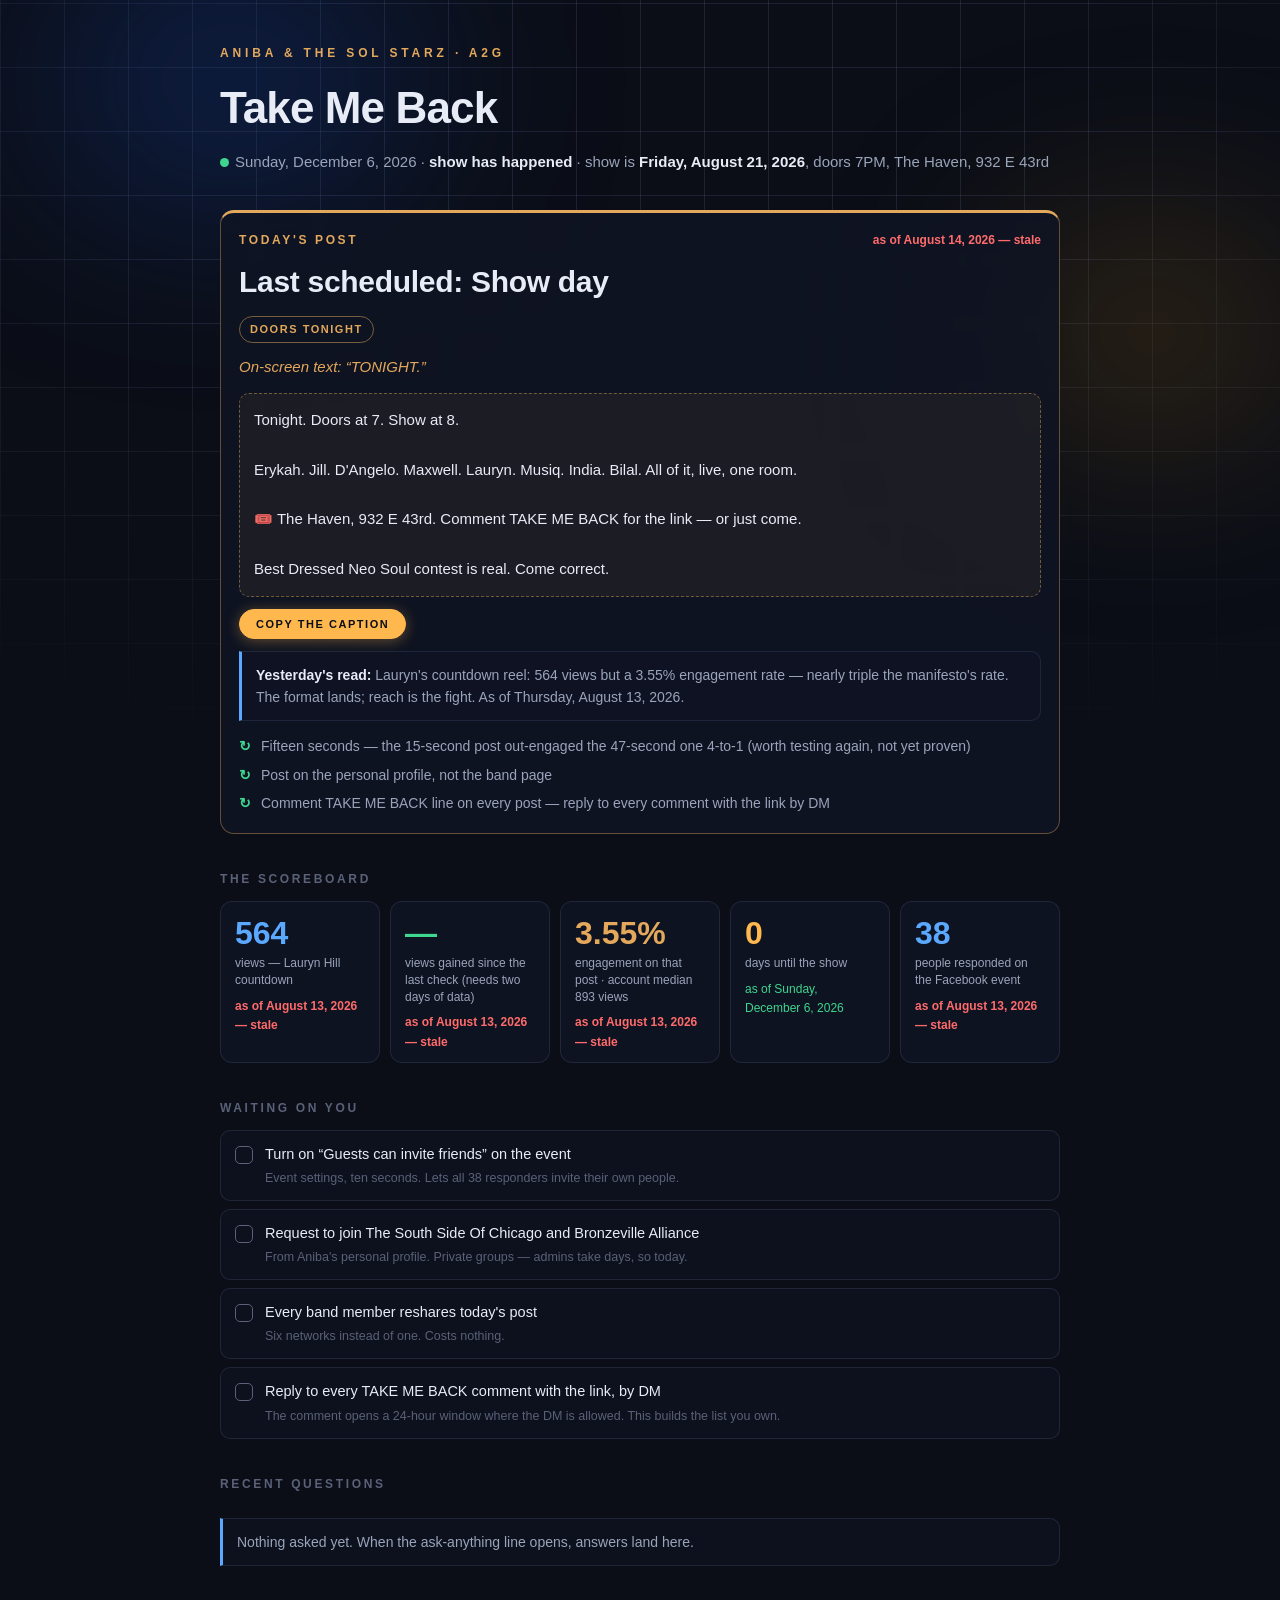
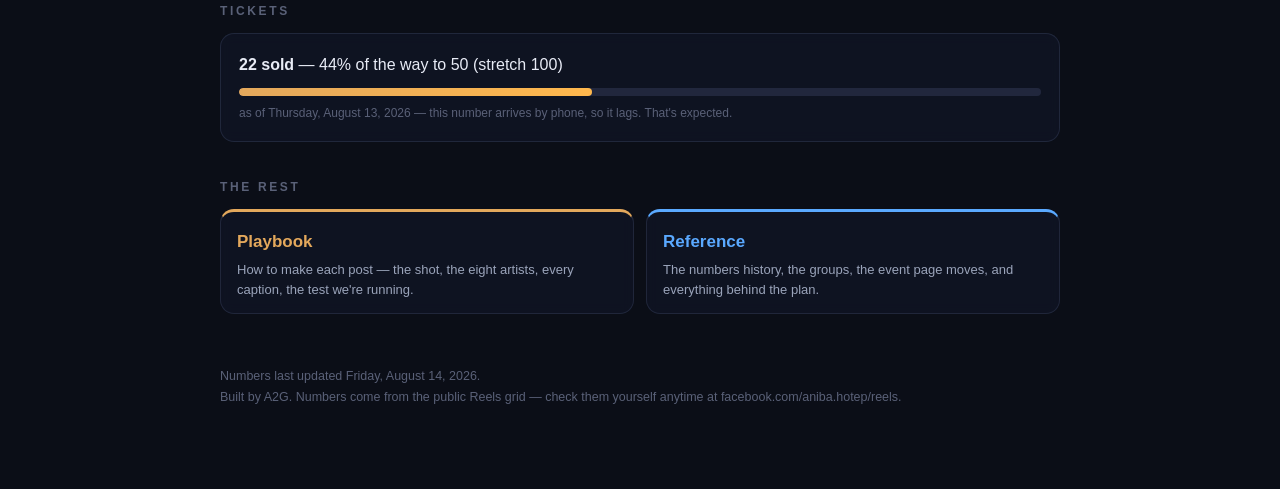
==== aniba/index.html @ df3d009f "Aniba portal v2: hub + playbook + reference, board design system, data-driven next-post panel" ====
<!doctype html>
<html lang="en">
<head>
<meta charset="utf-8">
<meta name="viewport" content="width=device-width,initial-scale=1">
<meta name="robots" content="noindex, nofollow, noarchive, nosnippet">
<meta name="referrer" content="no-referrer">
<meta name="color-scheme" content="dark">
<meta name="theme-color" content="#0b0e17">
<title>Aniba — Take Me Back</title>
<link rel="stylesheet" href="aniba.css">
</head>
<body>
<div class="grid-bg"></div><div class="aurora a1"></div><div class="aurora a2"></div>
<div class="zap" style="left:12%;animation-duration:9s"></div>
<div class="zap" style="left:38%;animation-duration:12s;animation-delay:2.6s"></div>
<div class="zap" style="left:64%;animation-duration:10s;animation-delay:5.1s"></div>
<div class="zap" style="left:88%;animation-duration:13s;animation-delay:1.3s"></div>

<main>
  <div class="eyebrow">Aniba &amp; The Sol Starz · A2G</div>
  <h1>Take Me Back</h1>
  <div class="sub"><span class="live"><span class="pulse"></span></span><span id="today-line">…</span> · <b id="days-left">…</b> · show is <b>Friday, August 21, 2026</b>, doors 7PM, The Haven, 932 E 43rd</div>

  <!-- 1 · NEXT POST -->
  <section id="next">
    <div class="panel hero">
      <div class="shead">
        <span class="biglabel">Today's post</span>
        <span class="stamp" id="steer-stamp">…</span>
      </div>
      <h2 id="np-artist">…</h2>
      <div id="np-lanes"></div>
      <p class="overlay-line" id="np-overlay"></p>
      <div class="caption-box" id="np-caption"></div>
      <button class="copybtn" id="np-copy" type="button">Copy the caption</button>
      <div id="np-read" class="note blue" style="display:none"></div>
      <ul class="keep" id="np-keep"></ul>
    </div>
  </section>

  <!-- 2 · LAST POST TILES -->
  <section id="numbers">
    <div class="label">The scoreboard</div>
    <div class="tiles" id="tiles"></div>
    <div class="note" id="tiles-note" style="display:none"></div>
  </section>

  <!-- 3 · WAITING ON YOU -->
  <section id="waiting">
    <div class="label">Waiting on you</div>
    <ul class="todo" id="todo"></ul>
  </section>

  <!-- 4 · RECENT QUESTIONS -->
  <section id="asked">
    <div class="shead"><div class="label">Recent questions</div></div>
    <div id="qa-list"><div class="note blue">Nothing asked yet. When the ask-anything line opens, answers land here.</div></div>
  </section>

  <!-- 5 · TICKETS -->
  <section id="tickets">
    <div class="label">Tickets</div>
    <div class="panel" id="tickets-panel"><span class="stamp">…</span></div>
  </section>

  <!-- 6 · SUBPAGES -->
  <section id="nav">
    <div class="label">The rest</div>
    <div class="cards">
      <a class="card c-playbook" href="playbook.html">
        <h2>Playbook</h2>
        <p>How to make each post — the shot, the eight artists, every caption, the test we're running.</p>
      </a>
      <a class="card c-reference" href="reference.html">
        <h2>Reference</h2>
        <p>The numbers history, the groups, the event page moves, and everything behind the plan.</p>
      </a>
    </div>
  </section>

  <footer>
    <span id="foot-updated">…</span><br>
    Built by A2G. Numbers come from the public Reels grid — check them yourself anytime at facebook.com/aniba.hotep/reels.
  </footer>
</main>

<script>
(function(){
"use strict";
var MONTHS=["January","February","March","April","May","June","July","August","September","October","November","December"];
var DAYS=["Sunday","Monday","Tuesday","Wednesday","Thursday","Friday","Saturday"];
function parseISO(d){var p=d.split("-");return new Date(+p[0],+p[1]-1,+p[2]);}
function longDate(iso,withWeekday){var d=parseISO(iso);
  var s=MONTHS[d.getMonth()]+" "+d.getDate()+", "+d.getFullYear();
  return withWeekday?DAYS[d.getDay()]+", "+s:s;}
function localISO(d){d=d||new Date();return d.getFullYear()+"-"+String(d.getMonth()+1).padStart(2,"0")+"-"+String(d.getDate()).padStart(2,"0");}
function daysBetween(aIso,bIso){return Math.round((parseISO(bIso)-parseISO(aIso))/86400000);}
function esc(s){var d=document.createElement("div");d.textContent=s==null?"":String(s);return d.innerHTML;}
function ageStamp(el,iso,freshDays){ // freshness per section, staleness loud
  var age=daysBetween(iso,localISO());
  var txt="as of "+longDate(iso, age<8);
  el.textContent=txt;
  el.className="stamp "+(age<=freshDays?"fresh":(age<=freshDays+2?"warn":"stale"));
  if(age>freshDays) el.textContent=txt+" — stale";
}

var TODAY=localISO();
var SHOW="2026-08-21";

document.getElementById("today-line").textContent=longDate(TODAY,true);
var left=daysBetween(TODAY,SHOW);
document.getElementById("days-left").textContent=left>1?left+" days to go":(left===1?"tomorrow night":(left===0?"SHOW DAY":"show has happened"));

/* ---------- steer: today's post ---------- */
fetch("steer.json",{cache:"no-store"}).then(function(r){return r.json();}).then(function(s){
  var entry=null;
  (s.schedule||[]).forEach(function(e){ if(e.date===TODAY) entry=e; });
  if(!entry){ // next upcoming, or last if past
    var up=(s.schedule||[]).filter(function(e){return e.date>=TODAY;});
    entry=up.length?up[0]:(s.schedule||[])[s.schedule.length-1];
  }
  if(!entry) return;
  var pre=entry.date===TODAY?"":(entry.date>TODAY?"Next post — "+longDate(entry.date,true)+": ":"Last scheduled: ");
  document.getElementById("np-artist").textContent=pre+entry.artist;
  var lanes=document.getElementById("np-lanes");
  if(entry.lane && entry.lane!=="—"){
    lanes.innerHTML='<span class="lanechip">Lane '+esc(entry.lane)+'</span><span class="lanechip alt">'+esc(entry.lane_name)+'</span>';
  } else {
    lanes.innerHTML='<span class="lanechip alt">'+esc(entry.lane_name||"")+'</span>';
  }
  document.getElementById("np-overlay").textContent='On-screen text: “'+entry.overlay+'”';
  document.getElementById("np-caption").textContent=entry.caption;
  var st=document.getElementById("steer-stamp");
  if(s.stale){ st.textContent="no fresh numbers today — schedule unchanged"; st.className="stamp warn"; }
  else ageStamp(st,(s.generated_at||"").slice(0,10),1);
  if(s.read){ var r=document.getElementById("np-read"); r.style.display="block"; r.innerHTML="<b>Yesterday's read:</b> "+esc(s.read); }
  var keep=document.getElementById("np-keep");
  (s.keep||[]).forEach(function(k){ var li=document.createElement("li"); li.textContent=k; keep.appendChild(li); });
  var btn=document.getElementById("np-copy");
  btn.addEventListener("click",function(){
    (navigator.clipboard&&navigator.clipboard.writeText?navigator.clipboard.writeText(entry.caption):Promise.reject()).then(function(){
      btn.textContent="Copied"; btn.classList.add("done");
      setTimeout(function(){btn.textContent="Copy the caption";btn.classList.remove("done");},1800);
    },function(){ btn.textContent="Select the box and copy"; });
  });
}).catch(function(){ document.getElementById("np-artist").textContent="Couldn't load the schedule — tell Harry."; });

/* ---------- stats: tiles + tickets ---------- */
fetch("stats.json",{cache:"no-store"}).then(function(r){return r.json();}).then(function(s){
  var pr=(s.sources&&s.sources.personal_reels)||{items:[],as_of:TODAY};
  var items=pr.items||[];
  var dated=items.filter(function(i){return i.date_posted;});
  dated.sort(function(a,b){return a.date_posted<b.date_posted?1:-1;});
  var last=dated[0];
  var tiles=document.getElementById("tiles");
  function tile(n,cls,label,stampIso,freshDays){
    var d=document.createElement("div"); d.className="tile";
    d.innerHTML='<div class="n '+cls+'">'+esc(n)+'</div><small>'+esc(label)+'</small><span class="stamp"></span>';
    if(stampIso) ageStamp(d.querySelector(".stamp"),stampIso,freshDays||1);
    tiles.appendChild(d); return d;
  }
  if(last){
    tile(last.views.toLocaleString("en-US"),"blue","views — "+last.title,pr.as_of,1);
    var h=last.history||[]; var gained="—";
    if(h.length>=2) gained="+"+(h[h.length-1].views-h[h.length-2].views).toLocaleString("en-US");
    tile(gained,"green","views gained since the last check"+(h.length<2?" (needs two days of data)":""),pr.as_of,1);
    var er=(last.reactions!=null&&last.views)?(((last.reactions+(last.comments||0)+(last.shares||0))/last.views*100).toFixed(2)+"%"):"—";
    var withViews=items.filter(function(i){return i.views;}).map(function(i){return i.views;}).sort(function(a,b){return a-b;});
    var med=withViews.length?withViews[Math.floor(withViews.length/2)]:0;
    tile(er,"brass","engagement on that post · account median "+med.toLocaleString("en-US")+" views",pr.as_of,1);
  }
  tile(left>=0?String(left):"0","amber",left===1?"day until the show":"days until the show",TODAY,0);

  var ev=s.sources&&s.sources.event;
  if(ev&&ev.responded!=null){
    tile(String(ev.responded),"blue","people responded on the Facebook event",ev.as_of,2);
  }

  var tk=(s.manual&&s.manual.tickets)||null;
  var tp=document.getElementById("tickets-panel");
  if(tk){
    var pct=Math.min(100,Math.round(tk.sold/tk.goal_low*100));
    tp.innerHTML='<b>'+tk.sold+' sold</b> — '+pct+'% of the way to '+tk.goal_low+
      ' (stretch '+tk.goal_high+')<div style="height:8px;border-radius:99px;background:rgba(140,160,220,.15);margin-top:10px;overflow:hidden">'+
      '<div style="height:100%;width:'+pct+'%;border-radius:99px;background:linear-gradient(90deg,var(--brass),var(--amber))"></div></div>'+
      '<span class="stamp" style="display:block;margin-top:8px"></span>';
    var stamp=tp.querySelector(".stamp");
    stamp.textContent="as of "+longDate(tk.as_of,true)+" — this number arrives by phone, so it lags. That's expected.";
    stamp.className="stamp";
  } else { tp.innerHTML='<span class="stamp">No ticket count fed yet.</span>'; }

  document.getElementById("foot-updated").textContent="Numbers last updated "+longDate((s.generated_at||"").slice(0,10),true)+".";
}).catch(function(){
  var n=document.getElementById("tiles-note"); n.style.display="block";
  n.textContent="Couldn't load the numbers file — the page still works, the tiles don't. Tell Harry.";
});

/* ---------- qa ---------- */
fetch("qa.json",{cache:"no-store"}).then(function(r){return r.json();}).then(function(q){
  var list=(q.entries||[]).slice(0,3);
  if(!list.length) return;
  var box=document.getElementById("qa-list"); box.innerHTML="";
  list.forEach(function(e){
    var d=document.createElement("div"); d.className="qa";
    d.innerHTML='<div class="q"></div><div class="a"></div><time></time>';
    d.querySelector(".q").textContent="Q. "+e.question;
    d.querySelector(".a").textContent=e.answer;
    d.querySelector("time").textContent="asked "+longDate(e.date,daysBetween(e.date,TODAY)<8);
    box.appendChild(d);
  });
  var more=document.createElement("p"); more.style.marginTop="10px"; more.style.fontSize="13px";
  more.innerHTML='<a href="reference.html#qa-archive">All questions →</a>';
  box.appendChild(more);
}).catch(function(){});

/* ---------- waiting on you ---------- */
var TODOS=[
  {k:"invite-toggle", t:"Turn on “Guests can invite friends” on the event", s:"Event settings, ten seconds. Lets all 38 responders invite their own people."},
  {k:"groups-join", t:"Request to join The South Side Of Chicago and Bronzeville Alliance", s:"From Aniba's personal profile. Private groups — admins take days, so today."},
  {k:"band-reshare", t:"Every band member reshares today's post", s:"Six networks instead of one. Costs nothing."},
  {k:"dm-replies", t:"Reply to every TAKE ME BACK comment with the link, by DM", s:"The comment opens a 24-hour window where the DM is allowed. This builds the list you own."}
];
var todo=document.getElementById("todo");
TODOS.forEach(function(x){
  var li=document.createElement("li");
  li.innerHTML='<label><input type="checkbox"><span class="t"></span></label>';
  var t=li.querySelector(".t"); t.innerHTML=esc(x.t)+"<small>"+esc(x.s)+"</small>";
  var cb=li.querySelector("input");
  var key="aniba-todo-"+x.k;
  cb.checked=localStorage.getItem(key)==="1";
  cb.addEventListener("change",function(){localStorage.setItem(key,cb.checked?"1":"0");});
  todo.appendChild(li);
});

/* ---------- old anchors keep meaning ---------- */
var MOVED={
  "#countdown":"playbook.html#artists","#timing":"playbook.html#timing","#format":"playbook.html#format",
  "#rules":"reference.html#rules","#evidence":"reference.html#evidence","#week1":"reference.html#week1",
  "#links":"reference.html#links","#paid":"reference.html#paid","#event":"reference.html#event",
  "#groups":"reference.html#groups","#volume":"reference.html#volume","#tiktok":"reference.html#tiktok",
  "#measure":"reference.html#measure","#after":"reference.html#after","#final3":"playbook.html#final3",
  "#move":"reference.html#move","#start":"#waiting"
};
if(location.hash && MOVED[location.hash]){
  if(MOVED[location.hash].charAt(0)==="#") location.hash=MOVED[location.hash];
  else location.replace(MOVED[location.hash]);
}
})();
</script>
</body>
</html>
---- aniba/aniba.css ----
/* Aniba portal — Agent OS board token system, Aniba brass as entity color */
:root{
  --bg:#0b0e17; --ink:#e8ecf6; --dim:#9aa4ba; --faint:#5a6178;
  --line:rgba(140,160,220,.14); --card:rgba(16,21,36,.85);
  --blue:#5aa9ff; --green:#3fd68f; --amber:#ffb84d; --red:#ff6b6b;
  --brass:#E3A85C;
}
*{box-sizing:border-box;margin:0;padding:0}
html{-webkit-text-size-adjust:100%; scroll-behavior:smooth}
@media (prefers-reduced-motion:reduce){html{scroll-behavior:auto}}
body{
  background:var(--bg); color:var(--ink); min-height:100vh;
  font:16px/1.6 -apple-system,BlinkMacSystemFont,"SF Pro Text","Segoe UI",Roboto,sans-serif;
  overflow-x:hidden;
}
img,svg,video{max-width:100%;height:auto}
button{font-family:inherit}
a{color:var(--blue); text-underline-offset:3px}
:focus-visible{outline:2px solid var(--blue); outline-offset:3px; border-radius:3px}

/* ambience — sanctioned set: grid, aurora, zaps */
.grid-bg{
  position:fixed; inset:0; z-index:0; pointer-events:none;
  background:
    repeating-linear-gradient(0deg, var(--line) 0 1px, transparent 1px 64px),
    repeating-linear-gradient(90deg, var(--line) 0 1px, transparent 1px 64px);
  mask-image:radial-gradient(ellipse 90% 70% at 50% 20%, black 40%, transparent 100%);
  -webkit-mask-image:radial-gradient(ellipse 90% 70% at 50% 20%, black 40%, transparent 100%);
}
.aurora{position:fixed; z-index:0; pointer-events:none; filter:blur(90px); opacity:.5; border-radius:50%}
.a1{width:56vw;height:34vh;left:-10vw;top:-8vh;background:radial-gradient(circle,#123a8f,transparent 70%);animation:drift1 26s ease-in-out infinite alternate}
.a2{width:44vw;height:30vh;right:-12vw;top:22vh;background:radial-gradient(circle,#6b4a12,transparent 70%);animation:drift2 34s ease-in-out infinite alternate}
@keyframes drift1{from{transform:translate(0,0) scale(1)}to{transform:translate(9vw,7vh) scale(1.15)}}
@keyframes drift2{from{transform:translate(0,0) scale(1.1)}to{transform:translate(-8vw,-6vh) scale(.95)}}
.zap{position:fixed;z-index:0;width:1.5px;height:24vh;bottom:-26vh;pointer-events:none;
  background:linear-gradient(to top,transparent,rgba(227,168,92,.08) 25%,rgba(227,168,92,.5) 60%,rgba(255,214,150,.95) 88%,transparent);
  animation:zrise linear infinite;opacity:0}
@keyframes zrise{0%{transform:translateY(0);opacity:0}10%{opacity:.9}80%{opacity:.6}100%{transform:translateY(-135vh);opacity:0}}
@media (prefers-reduced-motion:reduce){.aurora,.zap{animation:none;display:none}}

main{position:relative; z-index:1; max-width:880px; margin:0 auto; padding:44px 20px 80px}
.eyebrow{letter-spacing:.32em; font-size:12px; color:var(--brass); text-transform:uppercase; font-weight:600}
h1{font-size:clamp(28px,5.5vw,44px); font-weight:650; letter-spacing:-.02em; margin-top:10px}
.sub{color:var(--dim); margin-top:6px; font-size:15px}
.sub b{color:var(--ink)}

.crumb{font-size:13px; color:var(--faint); margin-bottom:18px}
.crumb a{color:var(--faint); text-decoration:none}
.crumb a:hover{color:var(--blue)}

.label{font-size:12px; letter-spacing:.22em; text-transform:uppercase; color:var(--faint); margin-bottom:12px; font-weight:600}
.stamp{font-size:12px; color:var(--faint); font-variant-numeric:tabular-nums}
.stamp.fresh{color:var(--green)} .stamp.warn{color:var(--amber); font-weight:600} .stamp.stale{color:var(--red); font-weight:600}
.pulse{display:inline-block;width:9px;height:9px;border-radius:50%;background:var(--faint);vertical-align:middle;margin-right:6px}
.live .pulse{background:var(--green); animation:breathe 2.4s ease-in-out infinite}
@keyframes breathe{0%,100%{opacity:.45; transform:scale(.85)}50%{opacity:1; transform:scale(1.15)}}

section{margin-top:36px; position:relative; z-index:1}
.panel{border:1px solid var(--line); background:var(--card); border-radius:14px; padding:18px; backdrop-filter:blur(6px)}
.shead{display:flex; justify-content:space-between; align-items:baseline; gap:12px; flex-wrap:wrap}

/* hero action panel */
.hero{border:1px solid rgba(227,168,92,.4); border-top:3px solid var(--brass)}
.hero .biglabel{color:var(--brass); font-size:12px; letter-spacing:.22em; text-transform:uppercase; font-weight:600}
.hero h2{font-size:clamp(22px,4.5vw,30px); margin-top:8px; letter-spacing:-.01em}
.lanechip{display:inline-block; font-size:11px; letter-spacing:.14em; text-transform:uppercase; font-weight:600;
  padding:4px 10px; border-radius:99px; margin:10px 8px 0 0;
  color:var(--bg); background:var(--brass)}
.lanechip.alt{color:var(--brass); background:transparent; border:1px solid rgba(227,168,92,.5)}
.caption-box{margin-top:14px; padding:14px; border:1px dashed rgba(227,168,92,.45); border-radius:10px;
  background:rgba(227,168,92,.06); font-size:15px; line-height:1.65; white-space:pre-line}
.overlay-line{font-style:italic; color:var(--brass); margin-top:12px; font-size:15px}
.keep{margin-top:14px; padding:0; list-style:none}
.keep li{display:flex; gap:10px; align-items:flex-start; color:var(--dim); font-size:14px; margin-top:6px}
.keep li::before{content:"↻"; color:var(--green); flex:none; font-weight:700}

button.copybtn{
  margin-top:12px; font-size:11px; letter-spacing:.14em; text-transform:uppercase; font-weight:600;
  color:var(--bg); background:var(--amber); border:1px solid var(--amber); border-radius:99px;
  padding:8px 16px; cursor:pointer; box-shadow:0 2px 14px rgba(255,184,77,.35);
}
button.copybtn.done{background:var(--green); border-color:var(--green); box-shadow:none}

/* tiles */
.tiles{display:grid; grid-template-columns:repeat(auto-fit,minmax(min(100%,150px),1fr)); gap:10px; margin-top:12px}
.tile{border:1px solid var(--line); background:var(--card); border-radius:12px; padding:14px 14px 10px; backdrop-filter:blur(6px)}
.tile .n{font-size:clamp(24px,4.5vw,32px); font-weight:700; font-variant-numeric:tabular-nums; line-height:1.1}
.tile .n.blue{color:var(--blue)} .tile .n.green{color:var(--green)} .tile .n.brass{color:var(--brass)} .tile .n.amber{color:var(--amber)}
.tile small{display:block; color:var(--dim); font-size:12px; margin-top:4px; line-height:1.4}
.tile .stamp{display:block; margin-top:8px}

/* checklist */
.todo{list-style:none; padding:0; margin-top:4px}
.todo li{margin-top:8px}
.todo label{display:flex; gap:12px; align-items:flex-start; cursor:pointer;
  padding:12px 14px; border-radius:10px; border:1px solid var(--line); background:rgba(16,21,36,.5); transition:border-color .18s}
.todo label:hover{border-color:var(--blue)}
.todo input{appearance:none;-webkit-appearance:none; flex:none; margin-top:3px; width:18px;height:18px;border-radius:5px;
  border:1.5px solid var(--faint); background:transparent; cursor:pointer}
.todo input:checked{background:var(--green); border-color:var(--green)}
.todo input:checked::after{content:"✓"; display:block; color:var(--bg); font-size:12px; font-weight:700; text-align:center; line-height:16px}
.todo .t{font-size:14.5px}
.todo .t small{display:block; color:var(--faint); font-size:12.5px; margin-top:2px}
.todo input:checked ~ .t{opacity:.4; text-decoration:line-through}

/* Q&A */
.qa{border-left:3px solid var(--blue); padding:10px 14px; margin-top:10px; background:rgba(16,21,36,.5); border-radius:0 10px 10px 0}
.qa .q{font-weight:600; font-size:14.5px}
.qa .a{color:var(--dim); font-size:14px; margin-top:4px; white-space:pre-line}
.qa time{display:block; color:var(--faint); font-size:12px; margin-top:6px}

/* nav cards */
.cards{display:grid; grid-template-columns:repeat(auto-fit,minmax(min(100%,260px),1fr)); gap:12px; margin-top:12px}
.card{display:block; text-decoration:none; color:var(--ink);
  border:1px solid var(--line); border-top:3px solid var(--faint); background:var(--card); border-radius:14px;
  padding:16px 16px 12px; backdrop-filter:blur(6px); transition:transform .18s, border-color .18s, box-shadow .18s}
.card:hover{transform:translateY(-3px); box-shadow:0 8px 30px rgba(160,110,30,.22)}
.card h2{font-size:17px; font-weight:600}
.card p{color:var(--dim); font-size:13px; margin-top:4px}
.c-playbook{border-top-color:var(--brass)} .c-playbook h2{color:var(--brass)}
.c-reference{border-top-color:var(--blue)} .c-reference h2{color:var(--blue)}
.c-hub{border-top-color:var(--green)} .c-hub h2{color:var(--green)}

/* folds — board pattern, state persisted via data-k */
details.fold{border:1px solid var(--line); background:var(--card); border-radius:14px; margin-top:12px; backdrop-filter:blur(6px)}
details.fold>summary{list-style:none; cursor:pointer; padding:14px 16px}
details.fold>summary::-webkit-details-marker{display:none}
details.fold>summary .label{margin-bottom:0}
details.fold>summary .label::before{content:"▾  "; color:var(--faint)}
details.fold:not([open])>summary .label::before{content:"▸  "}
details.fold .inner{padding:2px 16px 16px; color:var(--dim); font-size:14.5px}
details.fold .inner p{margin-top:8px}
details.fold .inner b{color:var(--ink)}
details.fold .inner h3{color:var(--ink); font-size:15px; margin-top:14px}
details.fold .inner ul{margin:8px 0 0 18px}
details.fold .inner li{margin-top:5px}

/* tables */
.scroller{overflow-x:auto; margin-top:10px; border:1px solid var(--line); border-radius:10px}
table{border-collapse:collapse; width:100%; min-width:460px; font-size:13.5px}
th,td{padding:9px 12px; text-align:left; border-bottom:1px solid var(--line)}
th{font-size:11px; letter-spacing:.16em; text-transform:uppercase; color:var(--faint); font-weight:600}
tr:last-child td{border-bottom:none}
td{color:var(--dim)} td b, td .ink{color:var(--ink)}
.num{font-variant-numeric:tabular-nums; white-space:nowrap}

.note{border:1px solid var(--line); border-left:3px solid var(--amber); background:rgba(16,21,36,.6);
  border-radius:0 10px 10px 0; padding:12px 14px; margin-top:12px; font-size:14px; color:var(--dim)}
.note b{color:var(--ink)}
.note.green{border-left-color:var(--green)} .note.red{border-left-color:var(--red)} .note.blue{border-left-color:var(--blue)}

footer{margin-top:52px; color:var(--faint); font-size:12.5px; position:relative; z-index:1; line-height:1.7}
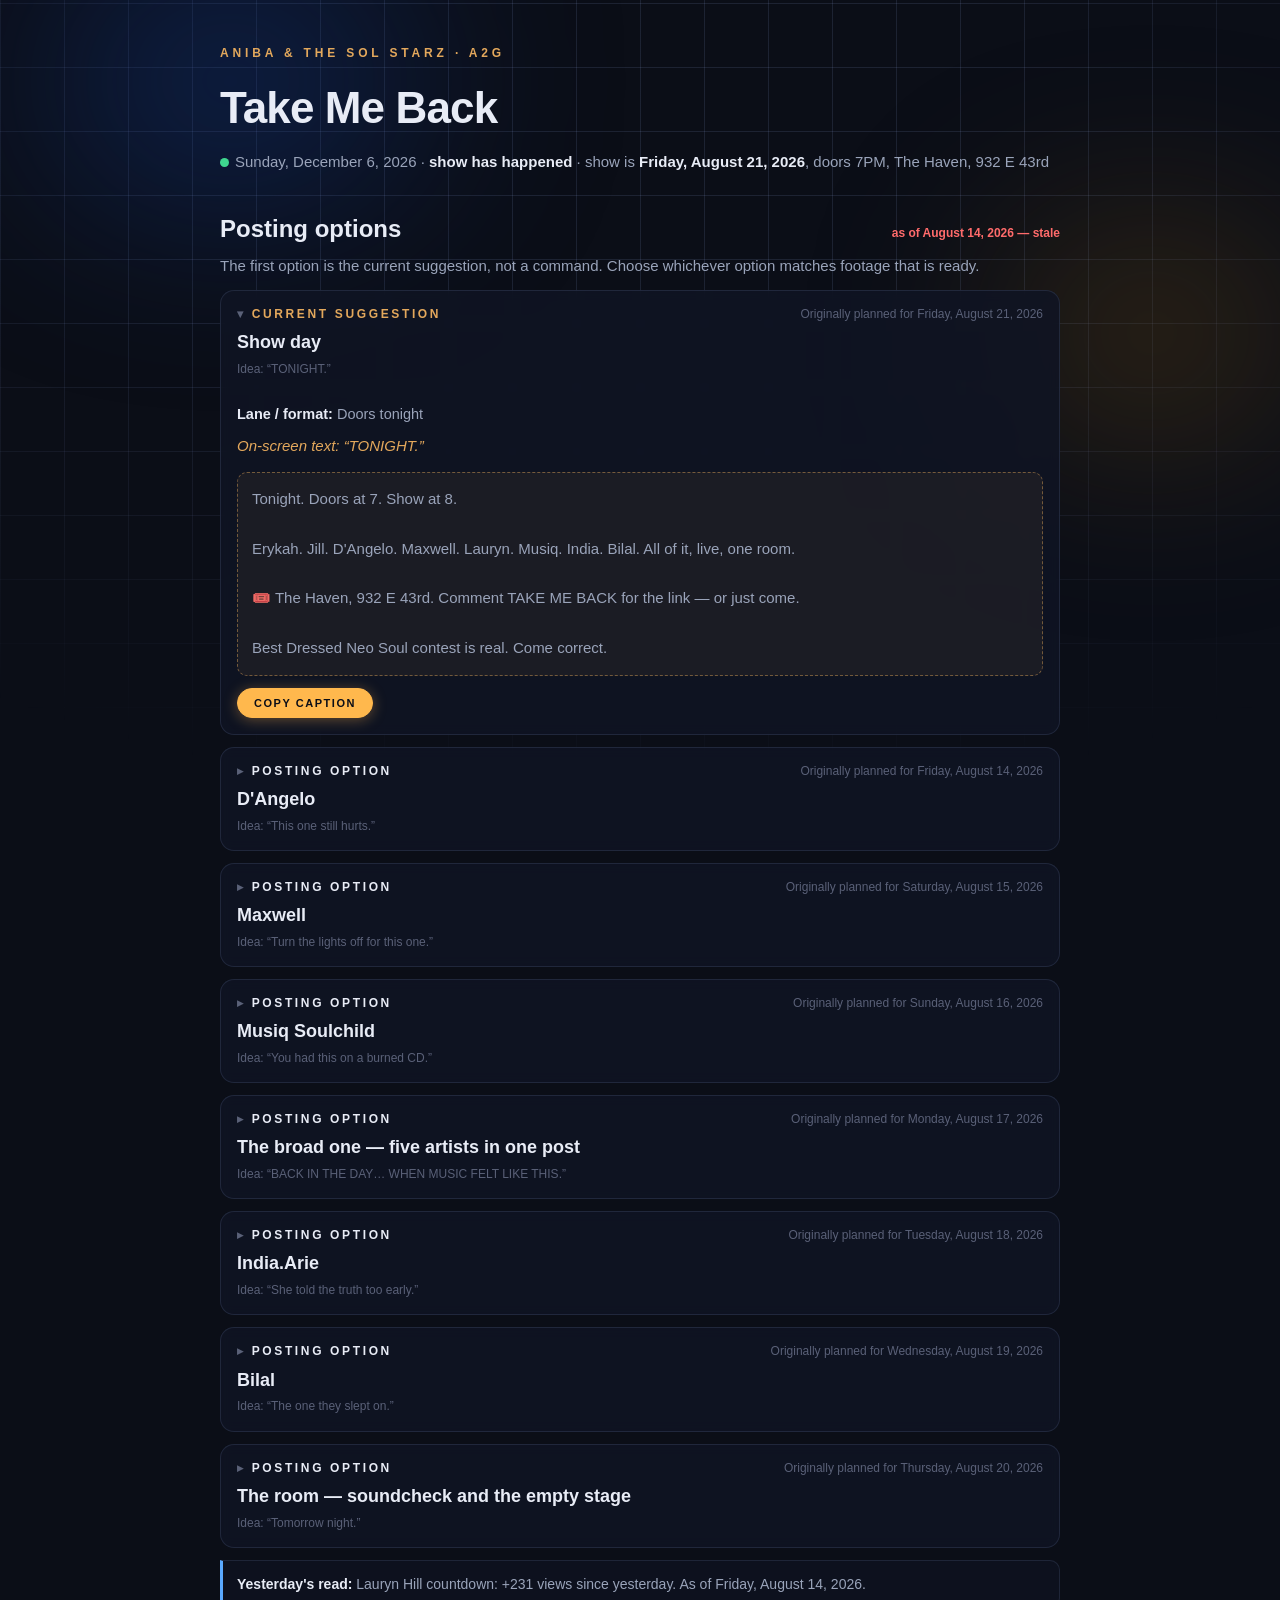
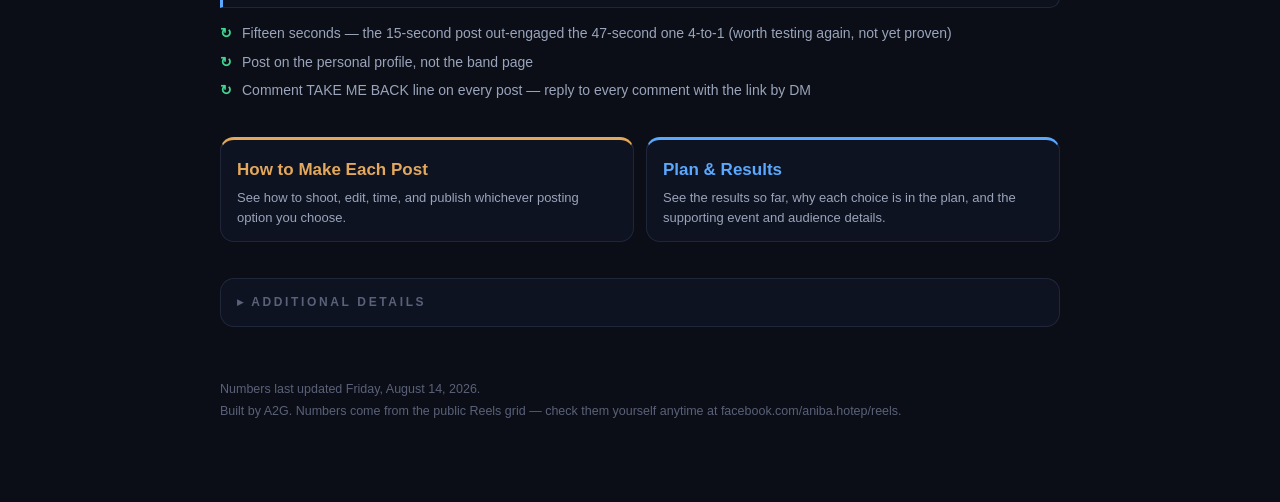
==== commit f8a1d5de: "Aniba: offer flexible posting options" ====
--- a/aniba/index.html
+++ b/aniba/index.html
@@ -22,61 +22,60 @@
   <h1>Take Me Back</h1>
   <div class="sub"><span class="live"><span class="pulse"></span></span><span id="today-line">…</span> · <b id="days-left">…</b> · show is <b>Friday, August 21, 2026</b>, doors 7PM, The Haven, 932 E 43rd</div>
 
-  <!-- 1 · NEXT POST -->
-  <section id="next">
-    <div class="panel hero">
-      <div class="shead">
-        <span class="biglabel">Today's post</span>
-        <span class="stamp" id="steer-stamp">…</span>
-      </div>
-      <h2 id="np-artist">…</h2>
-      <div id="np-lanes"></div>
-      <p class="overlay-line" id="np-overlay"></p>
-      <div class="caption-box" id="np-caption"></div>
-      <button class="copybtn" id="np-copy" type="button">Copy the caption</button>
-      <div id="np-read" class="note blue" style="display:none"></div>
-      <ul class="keep" id="np-keep"></ul>
+  <!-- 1 · POSTING OPTIONS -->
+  <section id="start">
+    <div class="shead">
+      <h2>Posting options</h2>
+      <span class="stamp" id="steer-stamp">…</span>
+    </div>
+    <p class="sub">The first option is the current suggestion, not a command. Choose whichever option matches footage that is ready.</p>
+    <div id="posting-options"></div>
+    <div id="posting-error" class="note red" style="display:none"></div>
+    <div id="np-read" class="note blue" style="display:none"></div>
+    <ul class="keep" id="np-keep"></ul>
+  </section>
+
+  <!-- 2 · PRIMARY NAVIGATION -->
+  <section id="nav">
+    <div class="cards">
+      <a class="card c-playbook" href="playbook.html">
+        <h2>How to Make Each Post</h2>
+        <p>See how to shoot, edit, time, and publish whichever posting option you choose.</p>
+      </a>
+      <a class="card c-reference" href="reference.html">
+        <h2>Plan & Results</h2>
+        <p>See the results so far, why each choice is in the plan, and the supporting event and audience details.</p>
+      </a>
     </div>
   </section>
 
-  <!-- 2 · LAST POST TILES -->
-  <section id="numbers">
-    <div class="label">The scoreboard</div>
-    <div class="tiles" id="tiles"></div>
-    <div class="note" id="tiles-note" style="display:none"></div>
-  </section>
-
-  <!-- 3 · WAITING ON YOU -->
-  <section id="waiting">
-    <div class="label">Waiting on you</div>
-    <ul class="todo" id="todo"></ul>
-  </section>
-
-  <!-- 4 · RECENT QUESTIONS -->
-  <section id="asked">
-    <div class="shead"><div class="label">Recent questions</div></div>
-    <div id="qa-list"><div class="note blue">Nothing asked yet. When the ask-anything line opens, answers land here.</div></div>
-  </section>
-
-  <!-- 5 · TICKETS -->
-  <section id="tickets">
-    <div class="label">Tickets</div>
-    <div class="panel" id="tickets-panel"><span class="stamp">…</span></div>
-  </section>
-
-  <!-- 6 · SUBPAGES -->
-  <section id="nav">
-    <div class="label">The rest</div>
-    <div class="cards">
-      <a class="card c-playbook" href="playbook.html">
-        <h2>Playbook</h2>
-        <p>How to make each post — the shot, the eight artists, every caption, the test we're running.</p>
-      </a>
-      <a class="card c-reference" href="reference.html">
-        <h2>Reference</h2>
-        <p>The numbers history, the groups, the event page moves, and everything behind the plan.</p>
-      </a>
-    </div>
+  <!-- 3 · SECONDARY DETAILS -->
+  <section id="additional">
+    <details class="fold" data-k="hub-additional">
+      <summary><div class="label">Additional details</div></summary>
+      <div class="inner">
+        <div id="numbers">
+          <div class="label">The scoreboard</div>
+          <div class="tiles" id="tiles"></div>
+          <div class="note" id="tiles-note" style="display:none"></div>
+        </div>
+
+        <div id="waiting" style="margin-top:28px">
+          <div class="label">Waiting on you</div>
+          <ul class="todo" id="todo"></ul>
+        </div>
+
+        <div id="asked" style="margin-top:28px">
+          <div class="shead"><div class="label">Recent questions</div></div>
+          <div id="qa-list"><div class="note blue">Nothing asked yet. When the ask-anything line opens, answers land here.</div></div>
+        </div>
+
+        <div id="tickets" style="margin-top:28px">
+          <div class="label">Tickets</div>
+          <div class="panel" id="tickets-panel"><span class="stamp">…</span></div>
+        </div>
+      </div>
+    </details>
   </section>
 
   <footer>
@@ -112,39 +111,66 @@
 var left=daysBetween(TODAY,SHOW);
 document.getElementById("days-left").textContent=left>1?left+" days to go":(left===1?"tomorrow night":(left===0?"SHOW DAY":"show has happened"));
 
-/* ---------- steer: today's post ---------- */
+/* ---------- steer: posting options ---------- */
 fetch("steer.json",{cache:"no-store"}).then(function(r){return r.json();}).then(function(s){
-  var entry=null;
-  (s.schedule||[]).forEach(function(e){ if(e.date===TODAY) entry=e; });
-  if(!entry){ // next upcoming, or last if past
-    var up=(s.schedule||[]).filter(function(e){return e.date>=TODAY;});
-    entry=up.length?up[0]:(s.schedule||[])[s.schedule.length-1];
-  }
-  if(!entry) return;
-  var pre=entry.date===TODAY?"":(entry.date>TODAY?"Next post — "+longDate(entry.date,true)+": ":"Last scheduled: ");
-  document.getElementById("np-artist").textContent=pre+entry.artist;
-  var lanes=document.getElementById("np-lanes");
-  if(entry.lane && entry.lane!=="—"){
-    lanes.innerHTML='<span class="lanechip">Lane '+esc(entry.lane)+'</span><span class="lanechip alt">'+esc(entry.lane_name)+'</span>';
-  } else {
-    lanes.innerHTML='<span class="lanechip alt">'+esc(entry.lane_name||"")+'</span>';
-  }
-  document.getElementById("np-overlay").textContent='On-screen text: “'+entry.overlay+'”';
-  document.getElementById("np-caption").textContent=entry.caption;
+  var schedule=s.schedule||[], suggested=null;
+  schedule.forEach(function(e){ if(e.date===TODAY) suggested=e; });
+  if(!suggested){
+    var upcoming=schedule.filter(function(e){return e.date>=TODAY;});
+    suggested=upcoming.length?upcoming[0]:schedule[schedule.length-1];
+  }
   var st=document.getElementById("steer-stamp");
   if(s.stale){ st.textContent="no fresh numbers today — schedule unchanged"; st.className="stamp warn"; }
   else ageStamp(st,(s.generated_at||"").slice(0,10),1);
+  if(!suggested){
+    var empty=document.getElementById("posting-error");
+    empty.style.display="block"; empty.textContent="No posting options are in the schedule — tell Harry.";
+    return;
+  }
+
+  var ordered=[suggested].concat(schedule.filter(function(e){return e!==suggested;}));
+  var host=document.getElementById("posting-options");
+  ordered.forEach(function(entry,index){
+    var current=index===0;
+    var d=document.createElement("details");
+    d.className="fold"+(current?" hero":"");
+    d.dataset.k="hub-option-"+entry.date;
+    if(current) d.open=true;
+    var summary=document.createElement("summary");
+    summary.innerHTML='<div class="shead"><div><div class="label" style="color:'+(current?'var(--brass)':'var(--ink)')+'">'
+      +(current?'Current suggestion':'Posting option')+'</div><h3 style="font-size:18px;margin-top:4px">'+esc(entry.artist)+'</h3>'
+      +'<p class="stamp" style="margin-top:3px">Idea: “'+esc(entry.overlay)+'”</p></div>'
+      +'<span class="stamp">Originally planned for '+esc(longDate(entry.date,true))+'</span></div>';
+    d.appendChild(summary);
+    var inner=document.createElement("div"); inner.className="inner";
+    var lane=(entry.lane&&entry.lane!=="—")?("Lane "+entry.lane+" · "+entry.lane_name):entry.lane_name;
+    inner.innerHTML='<p><b>Lane / format:</b> '+esc(lane||"")+'</p>'
+      +'<p class="overlay-line">On-screen text: “'+esc(entry.overlay)+'”</p>'
+      +'<div class="caption-box"></div><button class="copybtn" type="button">Copy caption</button>';
+    inner.querySelector(".caption-box").textContent=entry.caption;
+    var btn=inner.querySelector(".copybtn");
+    btn.addEventListener("click",function(ev){
+      ev.preventDefault();
+      (navigator.clipboard&&navigator.clipboard.writeText?navigator.clipboard.writeText(entry.caption):Promise.reject()).then(function(){
+        btn.textContent="Copied"; btn.classList.add("done");
+        setTimeout(function(){btn.textContent="Copy caption";btn.classList.remove("done");},1800);
+      },function(){ btn.textContent="Select the box and copy"; });
+    });
+    d.appendChild(inner); host.appendChild(d);
+
+    var key="aniba-fold-"+d.dataset.k;
+    var saved=localStorage.getItem(key);
+    if(saved==="1") d.open=true; else if(saved==="0") d.open=false;
+    d.addEventListener("toggle",function(){localStorage.setItem(key,d.open?"1":"0");});
+  });
+
   if(s.read){ var r=document.getElementById("np-read"); r.style.display="block"; r.innerHTML="<b>Yesterday's read:</b> "+esc(s.read); }
   var keep=document.getElementById("np-keep");
   (s.keep||[]).forEach(function(k){ var li=document.createElement("li"); li.textContent=k; keep.appendChild(li); });
-  var btn=document.getElementById("np-copy");
-  btn.addEventListener("click",function(){
-    (navigator.clipboard&&navigator.clipboard.writeText?navigator.clipboard.writeText(entry.caption):Promise.reject()).then(function(){
-      btn.textContent="Copied"; btn.classList.add("done");
-      setTimeout(function(){btn.textContent="Copy the caption";btn.classList.remove("done");},1800);
-    },function(){ btn.textContent="Select the box and copy"; });
-  });
-}).catch(function(){ document.getElementById("np-artist").textContent="Couldn't load the schedule — tell Harry."; });
+}).catch(function(){
+  var n=document.getElementById("posting-error"); n.style.display="block";
+  n.textContent="Couldn't load the schedule — tell Harry.";
+});
 
 /* ---------- stats: tiles + tickets ---------- */
 fetch("stats.json",{cache:"no-store"}).then(function(r){return r.json();}).then(function(s){
@@ -210,7 +236,7 @@
     box.appendChild(d);
   });
   var more=document.createElement("p"); more.style.marginTop="10px"; more.style.fontSize="13px";
-  more.innerHTML='<a href="reference.html#qa-archive">All questions →</a>';
+  more.innerHTML='<a href="reference.html#qa-archive">All questions in Plan & Results →</a>';
   box.appendChild(more);
 }).catch(function(){});
 
@@ -236,16 +262,30 @@
 /* ---------- old anchors keep meaning ---------- */
 var MOVED={
   "#countdown":"playbook.html#artists","#timing":"playbook.html#timing","#format":"playbook.html#format",
-  "#rules":"reference.html#rules","#evidence":"reference.html#evidence","#week1":"reference.html#week1",
+  "#rules":"reference.html#rules","#evidence":"reference.html#week1","#week1":"reference.html#week1",
   "#links":"reference.html#links","#paid":"reference.html#paid","#event":"reference.html#event",
   "#groups":"reference.html#groups","#volume":"reference.html#volume","#tiktok":"reference.html#tiktok",
-  "#measure":"reference.html#measure","#after":"reference.html#after","#final3":"playbook.html#final3",
-  "#move":"reference.html#move","#start":"#waiting"
+  "#measure":"reference.html#numbers-history","#after":"reference.html#after","#final3":"playbook.html#final3",
+  "#move":"reference.html#move","#next":"#start"
 };
 if(location.hash && MOVED[location.hash]){
   if(MOVED[location.hash].charAt(0)==="#") location.hash=MOVED[location.hash];
   else location.replace(MOVED[location.hash]);
 }
+
+/* ---------- fold persistence + meaningful hub deep links ---------- */
+Array.prototype.forEach.call(document.querySelectorAll("details.fold[data-k]"),function(f){
+  if(f.dataset.k.indexOf("hub-option-")===0) return;
+  var key="aniba-fold-"+f.dataset.k;
+  var saved=localStorage.getItem(key);
+  if(saved==="1") f.open=true; else if(saved==="0") f.open=false;
+  f.addEventListener("toggle",function(){localStorage.setItem(key,f.open?"1":"0");});
+});
+if(location.hash){
+  var target=document.querySelector(location.hash);
+  var fold=target&&target.closest("details.fold");
+  if(fold){ fold.open=true; target.scrollIntoView(); }
+}
 })();
 </script>
 </body>
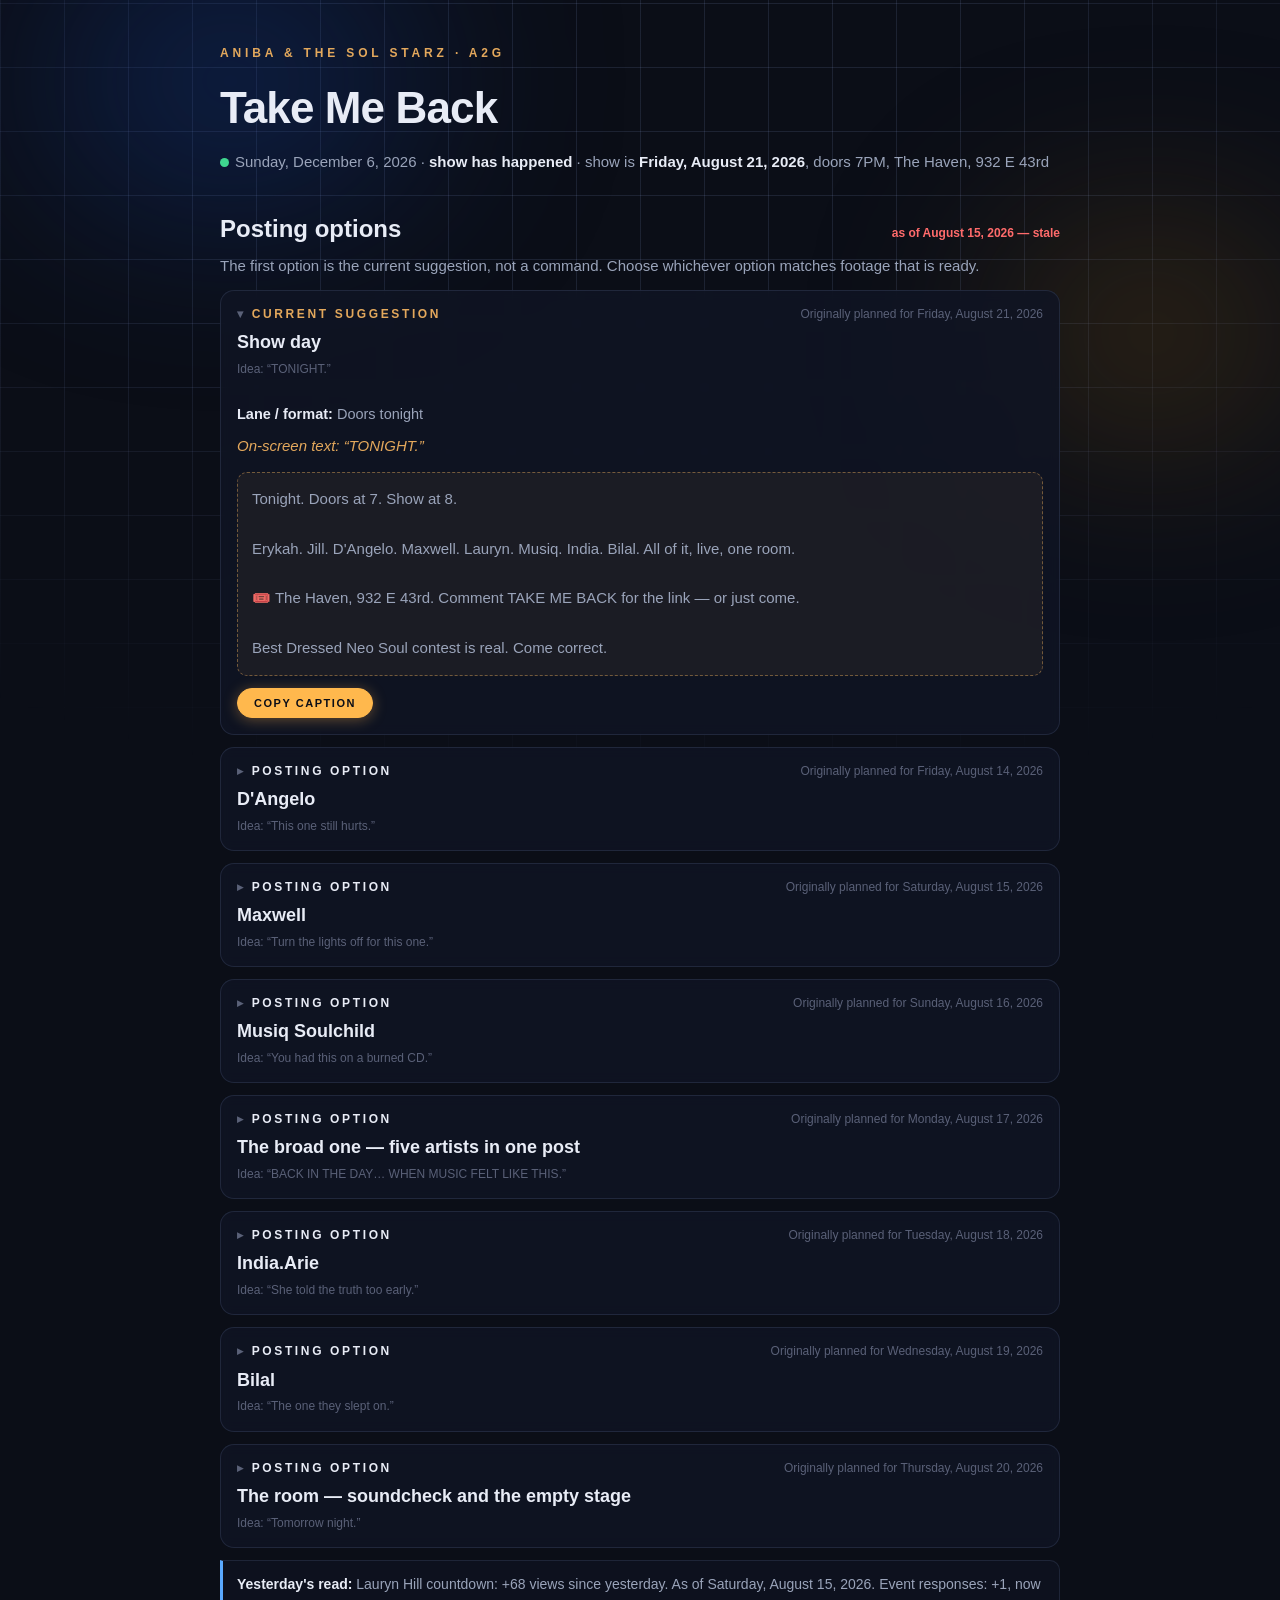
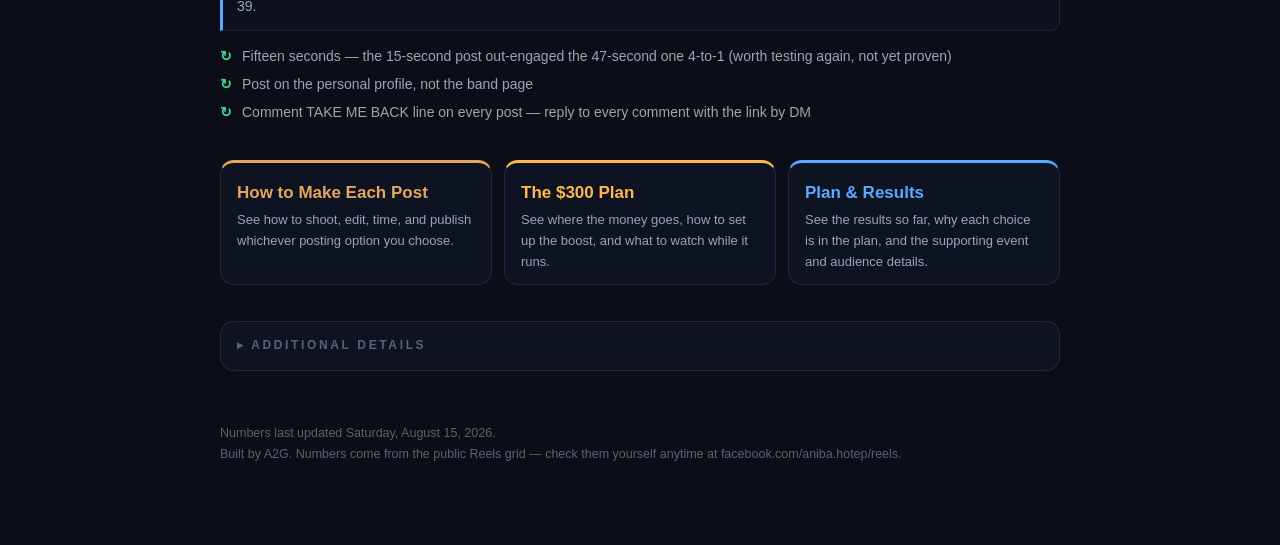
==== commit 5e57eb15: "Aniba: two-phase campaign — phase band, $300 plan page, corrected reference Co-Authored-By: Claude O" ====
--- a/aniba/index.html
+++ b/aniba/index.html
@@ -22,6 +22,20 @@
   <h1>Take Me Back</h1>
   <div class="sub"><span class="live"><span class="pulse"></span></span><span id="today-line">…</span> · <b id="days-left">…</b> · show is <b>Friday, August 21, 2026</b>, doors 7PM, The Haven, 932 E 43rd</div>
 
+  <!-- 0 · WHAT THIS STRETCH OF DAYS IS FOR -->
+  <div class="phaseband" id="phaseband" style="display:none">
+    <div class="shead">
+      <span class="pb-tag" id="pb-tag">…</span>
+      <span class="stamp" id="pb-dates">…</span>
+    </div>
+    <h2 class="pb-title" id="pb-title">…</h2>
+    <p class="pb-why" id="pb-why"></p>
+    <div class="pb-rows">
+      <div class="pb-row"><span class="pb-k">Posts</span><span id="pb-organic"></span></div>
+      <div class="pb-row"><span class="pb-k">Money</span><span id="pb-paid"></span></div>
+    </div>
+  </div>
+
   <!-- 1 · POSTING OPTIONS -->
   <section id="start">
     <div class="shead">
@@ -35,13 +49,31 @@
     <ul class="keep" id="np-keep"></ul>
   </section>
 
-  <!-- 2 · PRIMARY NAVIGATION -->
+  <!-- 2 · THE MONEY, TODAY ONLY -->
+  <section id="money">
+    <div class="paidcard" id="paidcard" style="display:none">
+      <div class="shead">
+        <div class="label" style="color:var(--amber);margin-bottom:0">The boost</div>
+        <span class="stamp" id="paid-status">…</span>
+      </div>
+      <div class="money" id="paid-money">…<small id="paid-sub"></small></div>
+      <div class="bar"><i id="paid-bar" style="width:0%"></i></div>
+      <p class="stamp" id="paid-do" style="margin-top:12px"></p>
+      <a class="paidgo" href="ads.html">The $300 plan →</a>
+    </div>
+  </section>
+
+  <!-- 3 · PRIMARY NAVIGATION -->
   <section id="nav">
     <div class="cards">
       <a class="card c-playbook" href="playbook.html">
         <h2>How to Make Each Post</h2>
         <p>See how to shoot, edit, time, and publish whichever posting option you choose.</p>
       </a>
+      <a class="card c-ads" href="ads.html">
+        <h2>The $300 Plan</h2>
+        <p>See where the money goes, how to set up the boost, and what to watch while it runs.</p>
+      </a>
       <a class="card c-reference" href="reference.html">
         <h2>Plan & Results</h2>
         <p>See the results so far, why each choice is in the plan, and the supporting event and audience details.</p>
@@ -49,7 +81,7 @@
     </div>
   </section>
 
-  <!-- 3 · SECONDARY DETAILS -->
+  <!-- 4 · SECONDARY DETAILS -->
   <section id="additional">
     <details class="fold" data-k="hub-additional">
       <summary><div class="label">Additional details</div></summary>
@@ -111,8 +143,32 @@
 var left=daysBetween(TODAY,SHOW);
 document.getElementById("days-left").textContent=left>1?left+" days to go":(left===1?"tomorrow night":(left===0?"SHOW DAY":"show has happened"));
 
+/* ---------- phase: what this stretch of days is for ---------- */
+function currentPhase(s){
+  var ph=s.phases||[];
+  for(var i=0;i<ph.length;i++){ if(TODAY>=ph[i].starts&&TODAY<=ph[i].ends) return ph[i]; }
+  for(var j=0;j<ph.length;j++){ if(TODAY<ph[j].starts) return ph[j]; } // before the window: show what's coming
+  return null; // after the show
+}
+window.ANIBA_PHASE=null;
+
 /* ---------- steer: posting options ---------- */
 fetch("steer.json",{cache:"no-store"}).then(function(r){return r.json();}).then(function(s){
+  var phase=currentPhase(s);
+  window.ANIBA_PHASE=phase;
+  if(phase){
+    var band=document.getElementById("phaseband");
+    band.style.display="block";
+    if(phase.key==="ask") band.classList.add("ask");
+    document.getElementById("pb-tag").textContent=phase.key==="ask"?"Phase 2 of 2":"Phase 1 of 2";
+    document.getElementById("pb-dates").textContent=longDate(phase.starts,false).replace(", 2026","")+" – "+longDate(phase.ends,true);
+    document.getElementById("pb-title").textContent=phase.label;
+    document.getElementById("pb-why").textContent=phase.why||"";
+    document.getElementById("pb-organic").textContent=phase.organic||"";
+    document.getElementById("pb-paid").textContent=phase.paid||"";
+  }
+  renderPaid(phase,s.budget_total);
+
   var schedule=s.schedule||[], suggested=null;
   schedule.forEach(function(e){ if(e.date===TODAY) suggested=e; });
   if(!suggested){
@@ -172,8 +228,39 @@
   n.textContent="Couldn't load the schedule — tell Harry.";
 });
 
+/* ---------- the money, today only ----------
+   Plan (steer.json) and observation (stats.json) arrive separately;
+   whichever lands second completes the card. */
+var paidState={phase:undefined,budget:undefined,obs:undefined};
+function renderPaid(phase,budget){ paidState.phase=phase; paidState.budget=budget; paintPaid(); }
+function renderPaidObs(obs){ paidState.obs=obs||null; paintPaid(); }
+function paintPaid(){
+  if(paidState.phase===undefined||paidState.obs===undefined) return; // wait for both files
+  var phase=paidState.phase;
+  if(!phase) return; // show has happened — card stays hidden
+  var card=document.getElementById("paidcard");
+  card.style.display="block";
+  var rec=(paidState.obs&&paidState.obs.phases&&paidState.obs.phases[phase.key])||null;
+  var status=rec&&rec.status?rec.status:"not started";
+  var spent=rec&&rec.spent!=null?rec.spent:null;
+  var notStarted=status==="not started";
+  var stampEl=document.getElementById("paid-status");
+  stampEl.textContent=notStarted?"not started yet":status;
+  stampEl.className="stamp "+(notStarted?"warn":(status==="running"?"fresh":""));
+  document.getElementById("paid-money").firstChild.textContent="$"+phase.planned+" · "+phase.label.toLowerCase();
+  var sub=document.getElementById("paid-sub");
+  sub.textContent=(spent!=null?("$"+spent.toFixed(2)+" spent so far — "):"")
+    +"this phase runs "+longDate(phase.starts,false).replace(", 2026","")+" to "+longDate(phase.ends,true)
+    +(paidState.budget?(", part of $"+paidState.budget+" total"):"");
+  document.getElementById("paid-bar").style.width=(spent!=null&&phase.planned?Math.min(100,Math.round(spent/phase.planned*100)):0)+"%";
+  var doLine=notStarted?phase.action_start:(status==="running"?phase.action_running:"");
+  var doEl=document.getElementById("paid-do");
+  doEl.textContent=doLine||""; doEl.style.display=doLine?"block":"none";
+}
+
 /* ---------- stats: tiles + tickets ---------- */
 fetch("stats.json",{cache:"no-store"}).then(function(r){return r.json();}).then(function(s){
+  renderPaidObs(s.paid);
   var pr=(s.sources&&s.sources.personal_reels)||{items:[],as_of:TODAY};
   var items=pr.items||[];
   var dated=items.filter(function(i){return i.date_posted;});
@@ -218,6 +305,7 @@
 
   document.getElementById("foot-updated").textContent="Numbers last updated "+longDate((s.generated_at||"").slice(0,10),true)+".";
 }).catch(function(){
+  renderPaidObs(null); // plan can still paint without observed spend
   var n=document.getElementById("tiles-note"); n.style.display="block";
   n.textContent="Couldn't load the numbers file — the page still works, the tiles don't. Tell Harry.";
 });
@@ -240,15 +328,20 @@
   box.appendChild(more);
 }).catch(function(){});
 
-/* ---------- waiting on you ---------- */
+/* ---------- waiting on you ----------
+   `from` gates an item until the day it matters — the list stays short. */
 var TODOS=[
+  {k:"boost-start", t:"Start the Phase 1 boost — the manifesto reel, $20 a day", s:"From the reel: Boost. Set the daily cap inside the boost sheet, end date Tuesday, August 18. Details in The $300 Plan."},
+  {k:"boost-card", t:"Confirm which card the boost bills", s:"Boost sheet shows the payment method before it runs. This is band money — check it's not someone's personal card by surprise."},
   {k:"invite-toggle", t:"Turn on “Guests can invite friends” on the event", s:"Event settings, ten seconds. Lets all 38 responders invite their own people."},
   {k:"groups-join", t:"Request to join The South Side Of Chicago and Bronzeville Alliance", s:"From Aniba's personal profile. Private groups — admins take days, so today."},
   {k:"band-reshare", t:"Every band member reshares today's post", s:"Six networks instead of one. Costs nothing."},
-  {k:"dm-replies", t:"Reply to every TAKE ME BACK comment with the link, by DM", s:"The comment opens a 24-hour window where the DM is allowed. This builds the list you own."}
+  {k:"dm-replies", t:"Reply to every TAKE ME BACK comment with the link, by DM", s:"The comment opens a 24-hour window where the DM is allowed. This builds the list you own."},
+  {k:"boost-event-check", from:"2026-08-17", t:"Check whether the band Page can boost the event itself", s:"Open the event from the band Page and look for a Boost button. If it's there, part of Phase 2 runs as event ads — every response buys Facebook's free show-day reminders."},
+  {k:"crosspost-proof", from:"2026-08-18", t:"Cross-post the live-show clip to whichever surface runs Phase 2", s:"You can only boost a post that exists on that surface. Doing this Tuesday keeps Wednesday's money from waiting on an upload."}
 ];
 var todo=document.getElementById("todo");
-TODOS.forEach(function(x){
+TODOS.filter(function(x){return !x.from||TODAY>=x.from;}).forEach(function(x){
   var li=document.createElement("li");
   li.innerHTML='<label><input type="checkbox"><span class="t"></span></label>';
   var t=li.querySelector(".t"); t.innerHTML=esc(x.t)+"<small>"+esc(x.s)+"</small>";
@@ -263,7 +356,7 @@
 var MOVED={
   "#countdown":"playbook.html#artists","#timing":"playbook.html#timing","#format":"playbook.html#format",
   "#rules":"reference.html#rules","#evidence":"reference.html#week1","#week1":"reference.html#week1",
-  "#links":"reference.html#links","#paid":"reference.html#paid","#event":"reference.html#event",
+  "#links":"reference.html#links","#paid":"ads.html","#event":"reference.html#event",
   "#groups":"reference.html#groups","#volume":"reference.html#volume","#tiktok":"reference.html#tiktok",
   "#measure":"reference.html#numbers-history","#after":"reference.html#after","#final3":"playbook.html#final3",
   "#move":"reference.html#move","#next":"#start"
--- a/aniba/aniba.css
+++ b/aniba/aniba.css
@@ -149,4 +149,33 @@
 .note b{color:var(--ink)}
 .note.green{border-left-color:var(--green)} .note.red{border-left-color:var(--red)} .note.blue{border-left-color:var(--blue)}
 
+/* phase band — what this stretch of days is for. Organic and money, one thing. */
+.phaseband{margin-top:22px; border:1px solid rgba(63,214,143,.35); border-left:4px solid var(--green);
+  background:linear-gradient(100deg, rgba(63,214,143,.10), rgba(16,21,36,.85) 55%);
+  border-radius:14px; padding:16px 18px; backdrop-filter:blur(6px); position:relative; z-index:1}
+.phaseband.ask{border-color:rgba(255,184,77,.4); border-left-color:var(--amber);
+  background:linear-gradient(100deg, rgba(255,184,77,.14), rgba(16,21,36,.85) 55%)}
+.pb-tag{display:inline-block; font-size:11px; letter-spacing:.18em; text-transform:uppercase; font-weight:700;
+  padding:4px 11px; border-radius:99px; color:var(--bg); background:var(--green)}
+.phaseband.ask .pb-tag{background:var(--amber)}
+.pb-title{font-size:clamp(19px,4vw,25px); font-weight:650; letter-spacing:-.01em; margin-top:10px; color:var(--ink)}
+.pb-why{color:var(--dim); font-size:14px; margin-top:6px}
+.pb-rows{margin-top:14px; display:grid; gap:8px}
+.pb-row{display:flex; gap:10px; align-items:flex-start; font-size:14.5px; color:var(--ink)}
+.pb-k{flex:none; width:66px; font-size:11px; letter-spacing:.16em; text-transform:uppercase; font-weight:700;
+  color:var(--faint); padding-top:4px}
+
+/* the money, as live state — never a budget table on the hub */
+.paidcard{border:1px solid rgba(255,184,77,.38); border-top:3px solid var(--amber); background:var(--card);
+  border-radius:14px; padding:16px 18px; backdrop-filter:blur(6px)}
+.paidcard .money{font-size:clamp(22px,4.5vw,30px); font-weight:700; color:var(--amber);
+  font-variant-numeric:tabular-nums; line-height:1.15; margin-top:6px}
+.paidcard .money small{display:block; font-size:13px; font-weight:400; color:var(--dim); margin-top:5px; line-height:1.5}
+.paidcard .bar{height:8px; border-radius:99px; background:rgba(140,160,220,.15); margin-top:12px; overflow:hidden}
+.paidcard .bar>i{display:block; height:100%; border-radius:99px; background:linear-gradient(90deg,var(--brass),var(--amber))}
+.paidgo{display:inline-block; margin-top:14px; font-size:11px; letter-spacing:.14em; text-transform:uppercase;
+  font-weight:700; text-decoration:none; color:var(--bg); background:var(--amber); border-radius:99px;
+  padding:9px 17px; box-shadow:0 2px 14px rgba(255,184,77,.35)}
+.c-ads{border-top-color:var(--amber)} .c-ads h2{color:var(--amber)}
+
 footer{margin-top:52px; color:var(--faint); font-size:12.5px; position:relative; z-index:1; line-height:1.7}
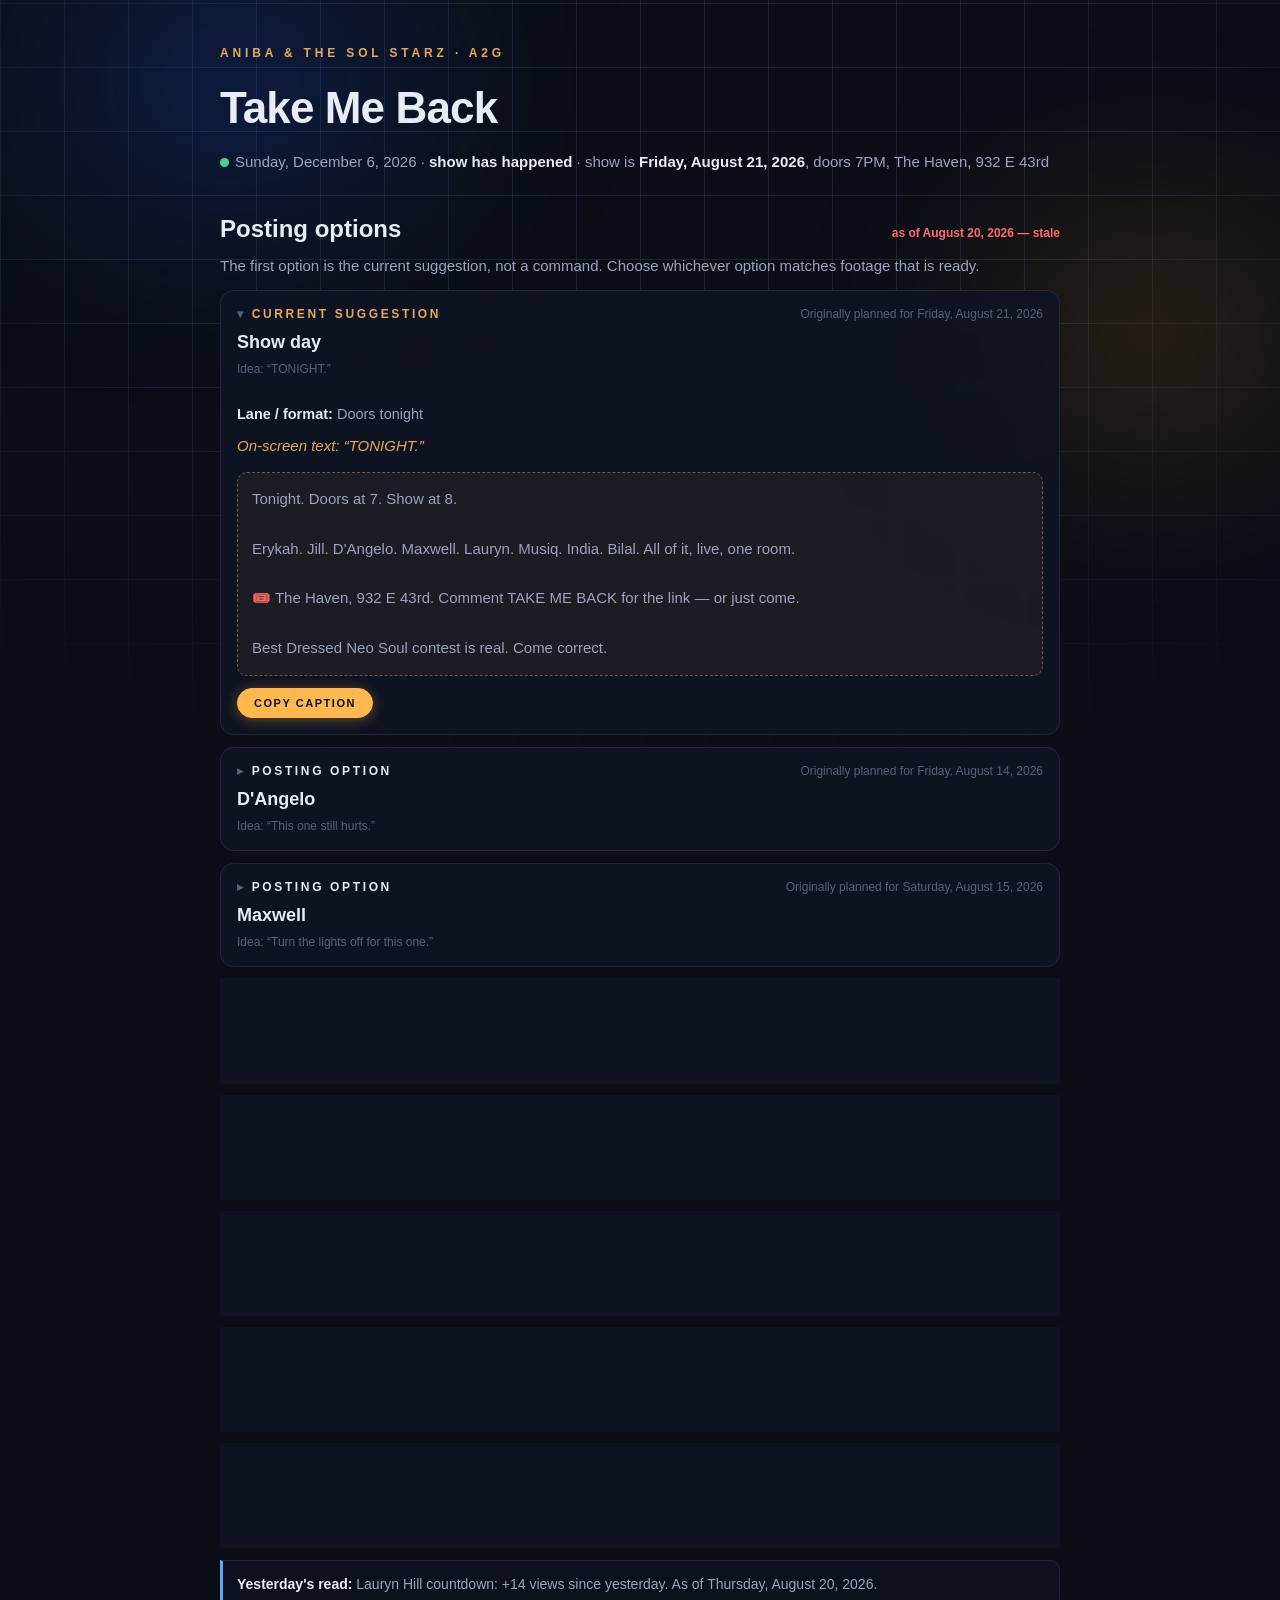
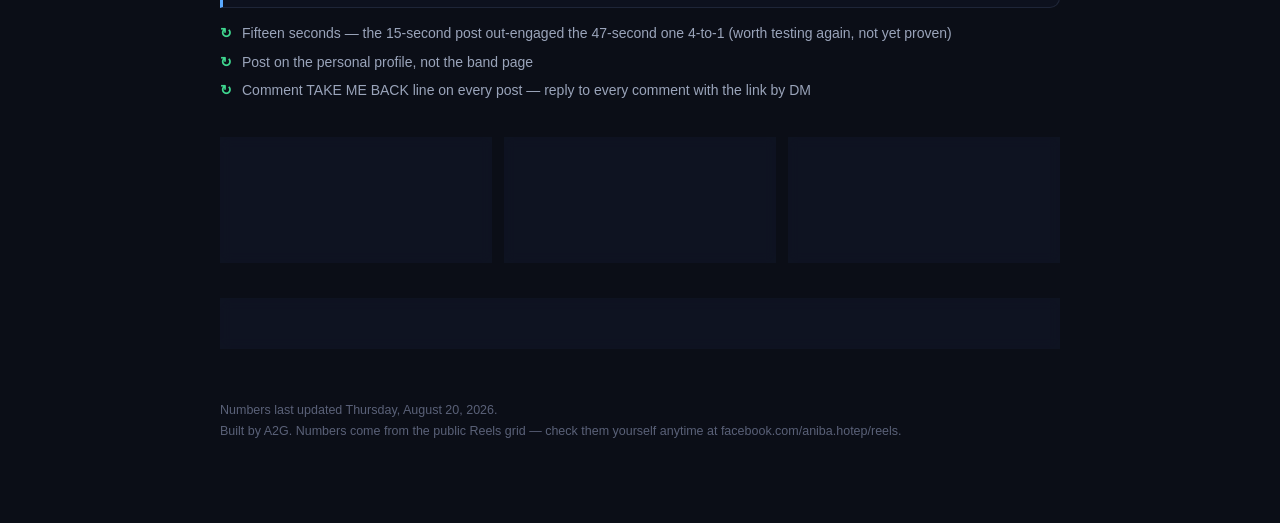
==== commit 3bc23d97: "Aniba: Phase 2 cancelled — $300 plan page becomes the boost report Phase 1 closed at $59.68 (of $80 " ====
--- a/aniba/index.html
+++ b/aniba/index.html
@@ -59,7 +59,7 @@
       <div class="money" id="paid-money">…<small id="paid-sub"></small></div>
       <div class="bar"><i id="paid-bar" style="width:0%"></i></div>
       <p class="stamp" id="paid-do" style="margin-top:12px"></p>
-      <a class="paidgo" href="ads.html">The $300 plan →</a>
+      <a class="paidgo" href="ads.html">The boost report →</a>
     </div>
   </section>
 
@@ -71,8 +71,8 @@
         <p>See how to shoot, edit, time, and publish whichever posting option you choose.</p>
       </a>
       <a class="card c-ads" href="ads.html">
-        <h2>The $300 Plan</h2>
-        <p>See where the money goes, how to set up the boost, and what to watch while it runs.</p>
+        <h2>The Boost Report</h2>
+        <p>What the boost cost, what it reached, and why the second phase was cancelled.</p>
       </a>
       <a class="card c-reference" href="reference.html">
         <h2>Plan & Results</h2>
@@ -331,14 +331,14 @@
 /* ---------- waiting on you ----------
    `from` gates an item until the day it matters — the list stays short. */
 var TODOS=[
-  {k:"boost-start", t:"Start the Phase 1 boost — the manifesto reel, $20 a day", s:"From the reel: Boost. Set the daily cap inside the boost sheet, end date Tuesday, August 18. Details in The $300 Plan."},
-  {k:"boost-card", t:"Confirm which card the boost bills", s:"Boost sheet shows the payment method before it runs. This is band money — check it's not someone's personal card by surprise."},
+  /* boost-start: done — Phase 1 ran and closed at $59.68 (2026-08-20). */
+  /* boost-card: moot — no further boost is running. */
   {k:"invite-toggle", t:"Turn on “Guests can invite friends” on the event", s:"Event settings, ten seconds. Lets all 38 responders invite their own people."},
   {k:"groups-join", t:"Request to join The South Side Of Chicago and Bronzeville Alliance", s:"From Aniba's personal profile. Private groups — admins take days, so today."},
   {k:"band-reshare", t:"Every band member reshares today's post", s:"Six networks instead of one. Costs nothing."},
   {k:"dm-replies", t:"Reply to every TAKE ME BACK comment with the link, by DM", s:"The comment opens a 24-hour window where the DM is allowed. This builds the list you own."},
-  {k:"boost-event-check", from:"2026-08-17", t:"Check whether the band Page can boost the event itself", s:"Open the event from the band Page and look for a Boost button. If it's there, part of Phase 2 runs as event ads — every response buys Facebook's free show-day reminders."},
-  {k:"crosspost-proof", from:"2026-08-18", t:"Cross-post the live-show clip to whichever surface runs Phase 2", s:"You can only boost a post that exists on that surface. Doing this Tuesday keeps Wednesday's money from waiting on an upload."}
+  /* boost-event-check: moot — Phase 2 cancelled 2026-08-20, no event ads. */
+  {k:"dm-window", t:"Keep replying to every TAKE ME BACK comment by DM", s:"With no boost running, this is the whole funnel. The comment opens a 24-hour window where the DM is allowed — use it the same day."}
 ];
 var todo=document.getElementById("todo");
 TODOS.filter(function(x){return !x.from||TODAY>=x.from;}).forEach(function(x){
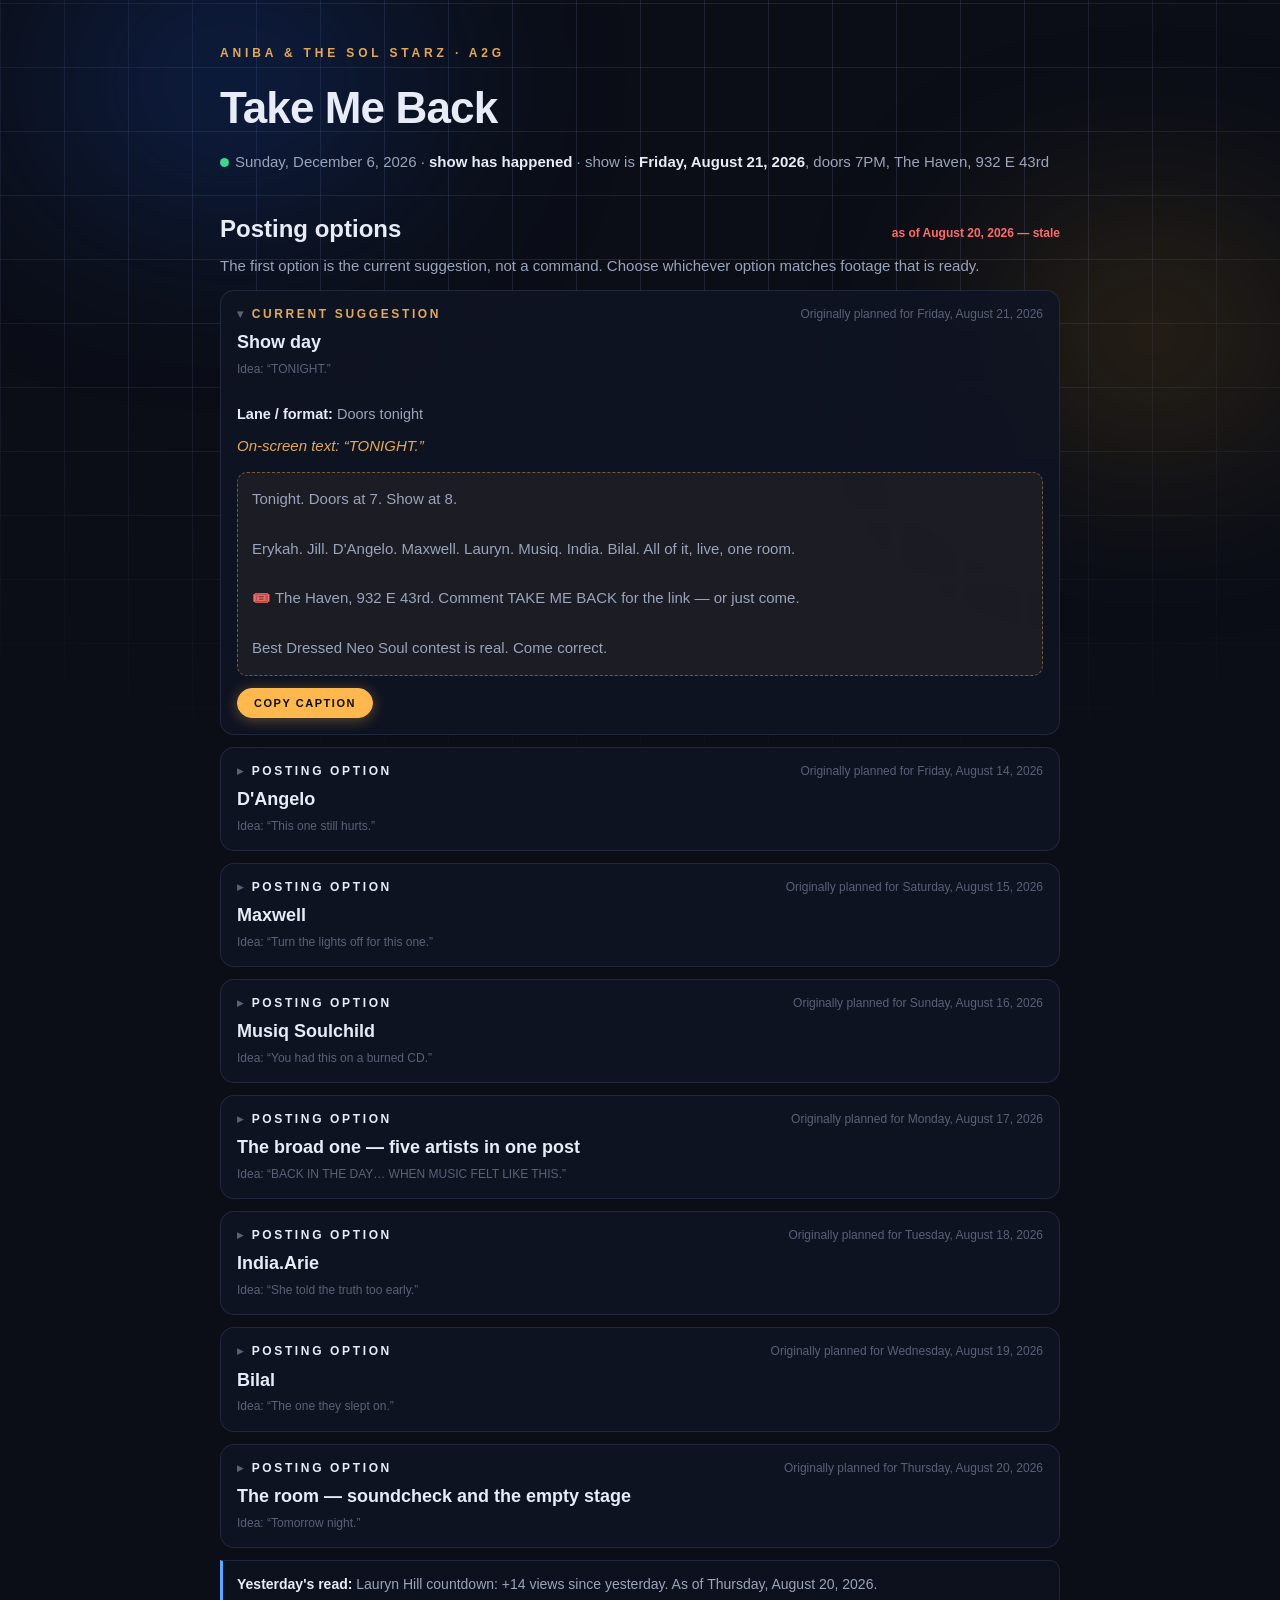
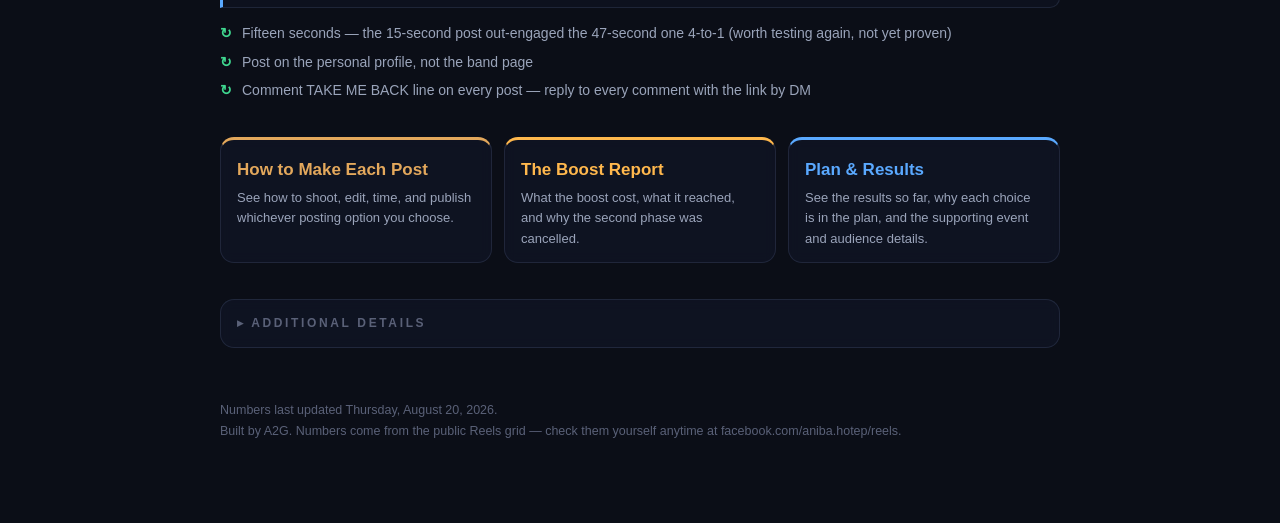
==== commit 396a2c04: "Aniba: collapse the duplicated DM-reply to-do into one item The Phase 2 cleanup left dm-replies and " ====
--- a/aniba/index.html
+++ b/aniba/index.html
@@ -336,9 +336,8 @@
   {k:"invite-toggle", t:"Turn on “Guests can invite friends” on the event", s:"Event settings, ten seconds. Lets all 38 responders invite their own people."},
   {k:"groups-join", t:"Request to join The South Side Of Chicago and Bronzeville Alliance", s:"From Aniba's personal profile. Private groups — admins take days, so today."},
   {k:"band-reshare", t:"Every band member reshares today's post", s:"Six networks instead of one. Costs nothing."},
-  {k:"dm-replies", t:"Reply to every TAKE ME BACK comment with the link, by DM", s:"The comment opens a 24-hour window where the DM is allowed. This builds the list you own."},
+  {k:"dm-replies", t:"Reply to every TAKE ME BACK comment with the link, by DM", s:"With no boost running, this is the whole funnel — the most valuable thing on this list. The comment opens a 24-hour window where the DM is allowed, so use it the same day. This builds the list you own."}
   /* boost-event-check: moot — Phase 2 cancelled 2026-08-20, no event ads. */
-  {k:"dm-window", t:"Keep replying to every TAKE ME BACK comment by DM", s:"With no boost running, this is the whole funnel. The comment opens a 24-hour window where the DM is allowed — use it the same day."}
 ];
 var todo=document.getElementById("todo");
 TODOS.filter(function(x){return !x.from||TODAY>=x.from;}).forEach(function(x){
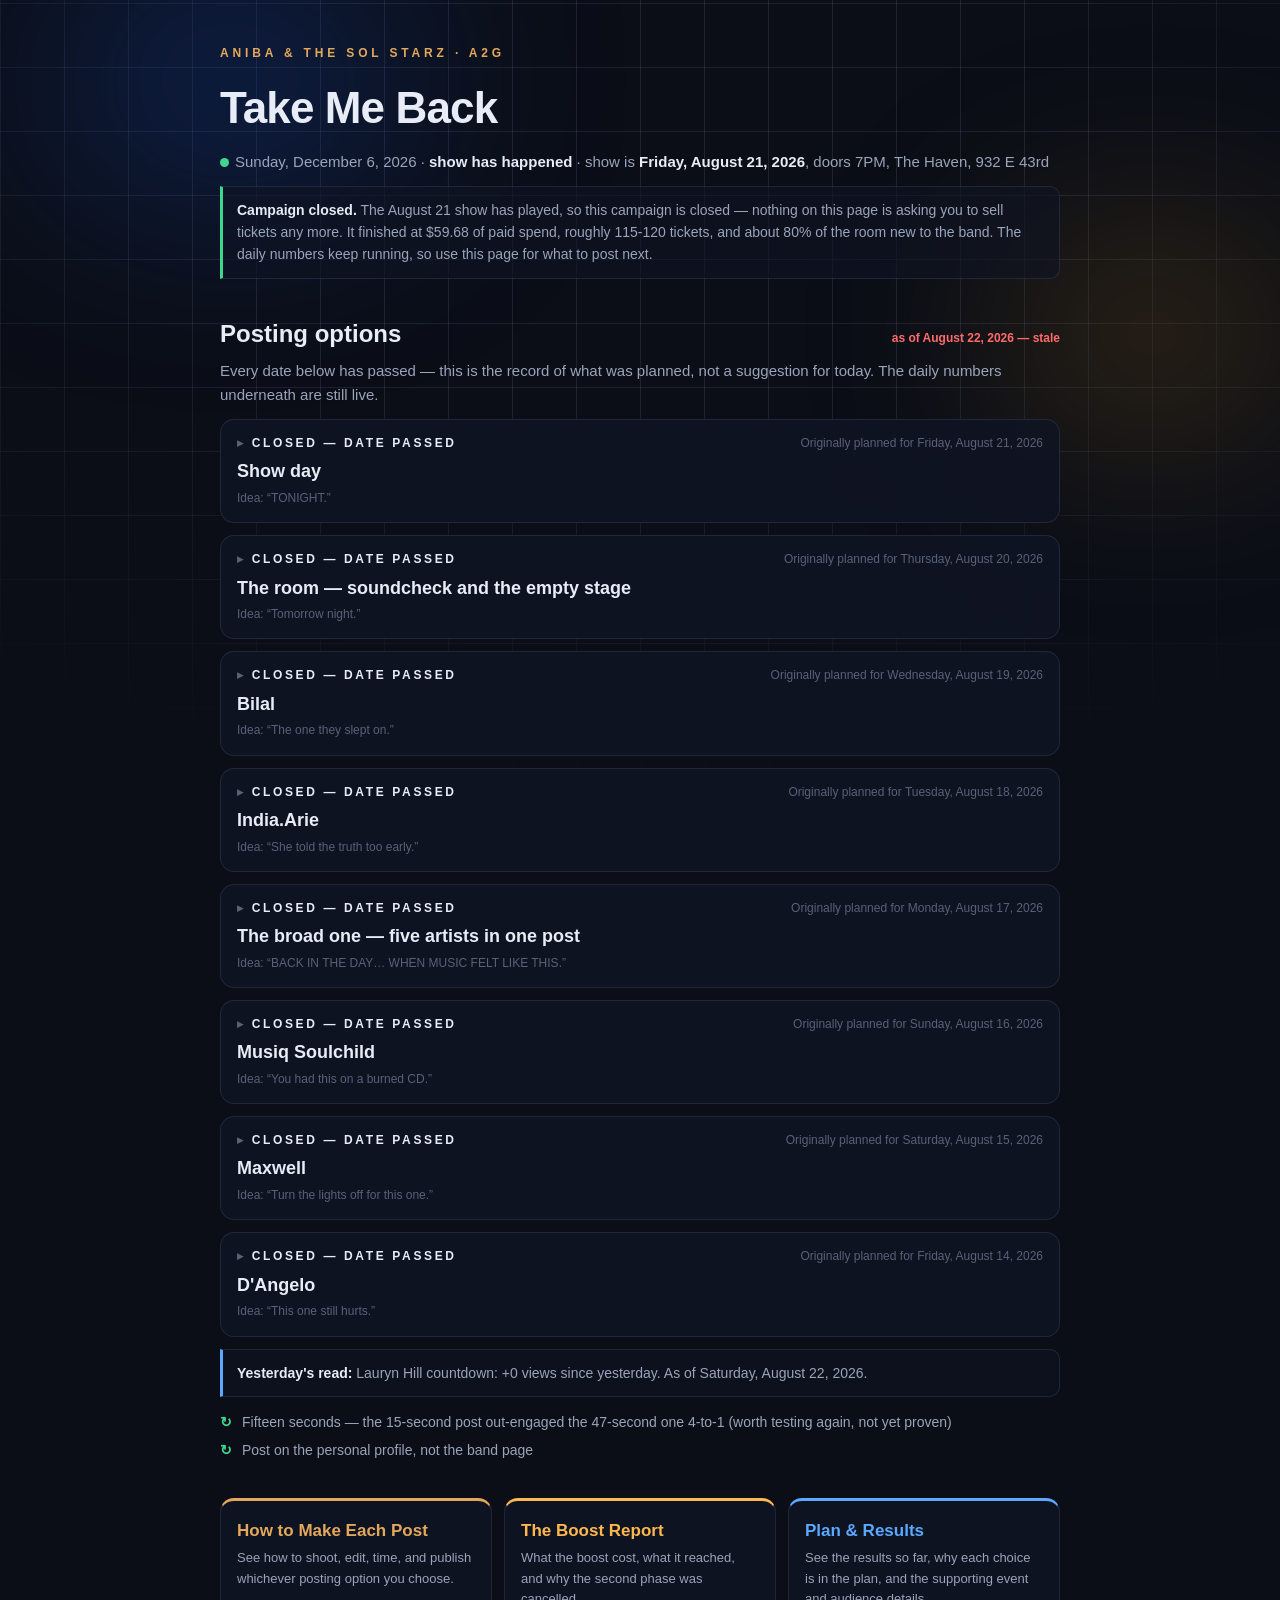
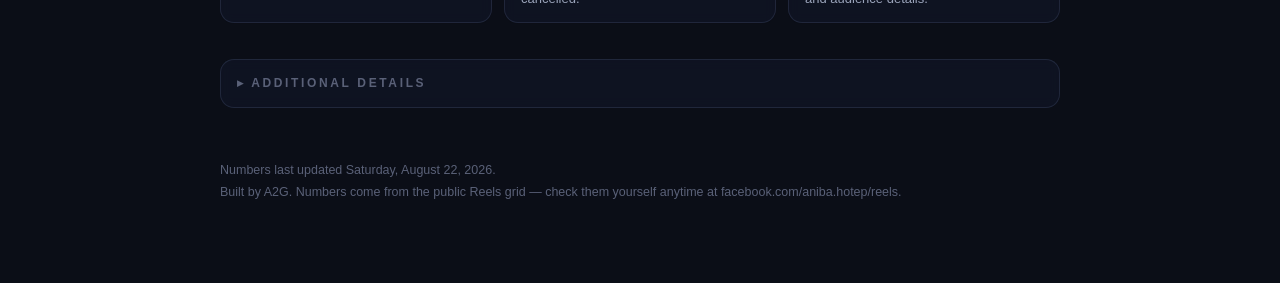
==== commit 7cc63e4a: "aniba: close out the campaign now the Aug 21 show has played A passed date never renders as a live s" ====
--- a/aniba/index.html
+++ b/aniba/index.html
@@ -22,6 +22,10 @@
   <h1>Take Me Back</h1>
   <div class="sub"><span class="live"><span class="pulse"></span></span><span id="today-line">…</span> · <b id="days-left">…</b> · show is <b>Friday, August 21, 2026</b>, doors 7PM, The Haven, 932 E 43rd</div>
 
+  <!-- 0a · CAMPAIGN CLOSED — driven by steer.json `campaign.closed`, so the
+       closeout happens on its own the day after the end date. -->
+  <div class="note green" id="campaign-closed" style="display:none"></div>
+
   <!-- 0 · WHAT THIS STRETCH OF DAYS IS FOR -->
   <div class="phaseband" id="phaseband" style="display:none">
     <div class="shead">
@@ -42,7 +46,7 @@
       <h2>Posting options</h2>
       <span class="stamp" id="steer-stamp">…</span>
     </div>
-    <p class="sub">The first option is the current suggestion, not a command. Choose whichever option matches footage that is ready.</p>
+    <p class="sub" id="start-sub">The first option is the current suggestion, not a command. Choose whichever option matches footage that is ready.</p>
     <div id="posting-options"></div>
     <div id="posting-error" class="note red" style="display:none"></div>
     <div id="np-read" class="note blue" style="display:none"></div>
@@ -154,6 +158,15 @@
 
 /* ---------- steer: posting options ---------- */
 fetch("steer.json",{cache:"no-store"}).then(function(r){return r.json();}).then(function(s){
+  var camp=s.campaign||{}, CLOSED=!!camp.closed;
+  if(CLOSED){
+    var cc=document.getElementById("campaign-closed");
+    cc.style.display="block";
+    cc.innerHTML="<b>Campaign closed.</b> "+esc(camp.note||"");
+    document.getElementById("start-sub").textContent=
+      "Every date below has passed — this is the record of what was planned, not a suggestion for today. "
+      +"The daily numbers underneath are still live.";
+  }
   var phase=currentPhase(s);
   window.ANIBA_PHASE=phase;
   if(phase){
@@ -170,31 +183,41 @@
   renderPaid(phase,s.budget_total);
 
   var schedule=s.schedule||[], suggested=null;
-  schedule.forEach(function(e){ if(e.date===TODAY) suggested=e; });
-  if(!suggested){
-    var upcoming=schedule.filter(function(e){return e.date>=TODAY;});
-    suggested=upcoming.length?upcoming[0]:schedule[schedule.length-1];
+  if(!CLOSED){
+    schedule.forEach(function(e){ if(e.date===TODAY) suggested=e; });
+    if(!suggested){
+      // Only ever suggest forward. This used to fall back to the LAST entry,
+      // which is how a played show kept rendering as "Current suggestion".
+      var upcoming=schedule.filter(function(e){return e.date>=TODAY;});
+      suggested=upcoming.length?upcoming[0]:null;
+    }
   }
   var st=document.getElementById("steer-stamp");
   if(s.stale){ st.textContent="no fresh numbers today — schedule unchanged"; st.className="stamp warn"; }
   else ageStamp(st,(s.generated_at||"").slice(0,10),1);
-  if(!suggested){
+  if(!schedule.length){
     var empty=document.getElementById("posting-error");
     empty.style.display="block"; empty.textContent="No posting options are in the schedule — tell Harry.";
     return;
   }
 
-  var ordered=[suggested].concat(schedule.filter(function(e){return e!==suggested;}));
+  // With a live suggestion it leads; otherwise the list reads as an archive,
+  // newest first, and nothing claims to be today's move.
+  var ordered=suggested
+    ? [suggested].concat(schedule.filter(function(e){return e!==suggested;}))
+    : schedule.slice().sort(function(a,b){return String(b.date||"").localeCompare(String(a.date||""));});
   var host=document.getElementById("posting-options");
   ordered.forEach(function(entry,index){
-    var current=index===0;
+    var current=(index===0&&!!suggested);
+    var label=current?"Current suggestion"
+      :(entry.status==="closed"?"Closed — date passed":"Posting option");
     var d=document.createElement("details");
     d.className="fold"+(current?" hero":"");
     d.dataset.k="hub-option-"+entry.date;
     if(current) d.open=true;
     var summary=document.createElement("summary");
     summary.innerHTML='<div class="shead"><div><div class="label" style="color:'+(current?'var(--brass)':'var(--ink)')+'">'
-      +(current?'Current suggestion':'Posting option')+'</div><h3 style="font-size:18px;margin-top:4px">'+esc(entry.artist)+'</h3>'
+      +label+'</div><h3 style="font-size:18px;margin-top:4px">'+esc(entry.artist)+'</h3>'
       +'<p class="stamp" style="margin-top:3px">Idea: “'+esc(entry.overlay)+'”</p></div>'
       +'<span class="stamp">Originally planned for '+esc(longDate(entry.date,true))+'</span></div>';
     d.appendChild(summary);
@@ -333,14 +356,19 @@
 var TODOS=[
   /* boost-start: done — Phase 1 ran and closed at $59.68 (2026-08-20). */
   /* boost-card: moot — no further boost is running. */
-  {k:"invite-toggle", t:"Turn on “Guests can invite friends” on the event", s:"Event settings, ten seconds. Lets all 38 responders invite their own people."},
-  {k:"groups-join", t:"Request to join The South Side Of Chicago and Bronzeville Alliance", s:"From Aniba's personal profile. Private groups — admins take days, so today."},
-  {k:"band-reshare", t:"Every band member reshares today's post", s:"Six networks instead of one. Costs nothing."},
-  {k:"dm-replies", t:"Reply to every TAKE ME BACK comment with the link, by DM", s:"With no boost running, this is the whole funnel — the most valuable thing on this list. The comment opens a 24-hour window where the DM is allowed, so use it the same day. This builds the list you own."}
+  /* `until` added 2026-08-22: every item below was written for the Aug 21
+     countdown, so each one closes itself out the day after the show rather
+     than sitting here asking for work on a played date. */
+  {k:"invite-toggle", t:"Turn on “Guests can invite friends” on the event", s:"Event settings, ten seconds. Lets all 38 responders invite their own people.", until:"2026-08-21"},
+  {k:"groups-join", t:"Request to join The South Side Of Chicago and Bronzeville Alliance", s:"From Aniba's personal profile. Private groups — admins take days, so today.", until:"2026-08-21"},
+  {k:"band-reshare", t:"Every band member reshares today's post", s:"Six networks instead of one. Costs nothing.", until:"2026-08-21"},
+  {k:"dm-replies", t:"Reply to every TAKE ME BACK comment with the link, by DM", s:"With no boost running, this is the whole funnel — the most valuable thing on this list. The comment opens a 24-hour window where the DM is allowed, so use it the same day. This builds the list you own.", until:"2026-08-21"}
   /* boost-event-check: moot — Phase 2 cancelled 2026-08-20, no event ads. */
 ];
 var todo=document.getElementById("todo");
-TODOS.filter(function(x){return !x.from||TODAY>=x.from;}).forEach(function(x){
+TODOS.filter(function(x){
+  return (!x.from||TODAY>=x.from) && (!x.until||TODAY<=x.until);
+}).forEach(function(x){
   var li=document.createElement("li");
   li.innerHTML='<label><input type="checkbox"><span class="t"></span></label>';
   var t=li.querySelector(".t"); t.innerHTML=esc(x.t)+"<small>"+esc(x.s)+"</small>";
@@ -350,6 +378,12 @@
   cb.addEventListener("change",function(){localStorage.setItem(key,cb.checked?"1":"0");});
   todo.appendChild(li);
 });
+if(!todo.children.length){
+  var none=document.createElement("li");
+  none.className="none";
+  none.textContent="Nothing waiting on you — every dated item from the campaign has closed out.";
+  todo.appendChild(none);
+}
 
 /* ---------- old anchors keep meaning ---------- */
 var MOVED={
--- a/aniba/aniba.css
+++ b/aniba/aniba.css
@@ -92,6 +92,8 @@
 /* checklist */
 .todo{list-style:none; padding:0; margin-top:4px}
 .todo li{margin-top:8px}
+/* empty state — every dated item closed out (2026-08-22) */
+.todo li.none{color:var(--dim); font-size:14px; font-style:italic; margin-top:6px}
 .todo label{display:flex; gap:12px; align-items:flex-start; cursor:pointer;
   padding:12px 14px; border-radius:10px; border:1px solid var(--line); background:rgba(16,21,36,.5); transition:border-color .18s}
 .todo label:hover{border-color:var(--blue)}
